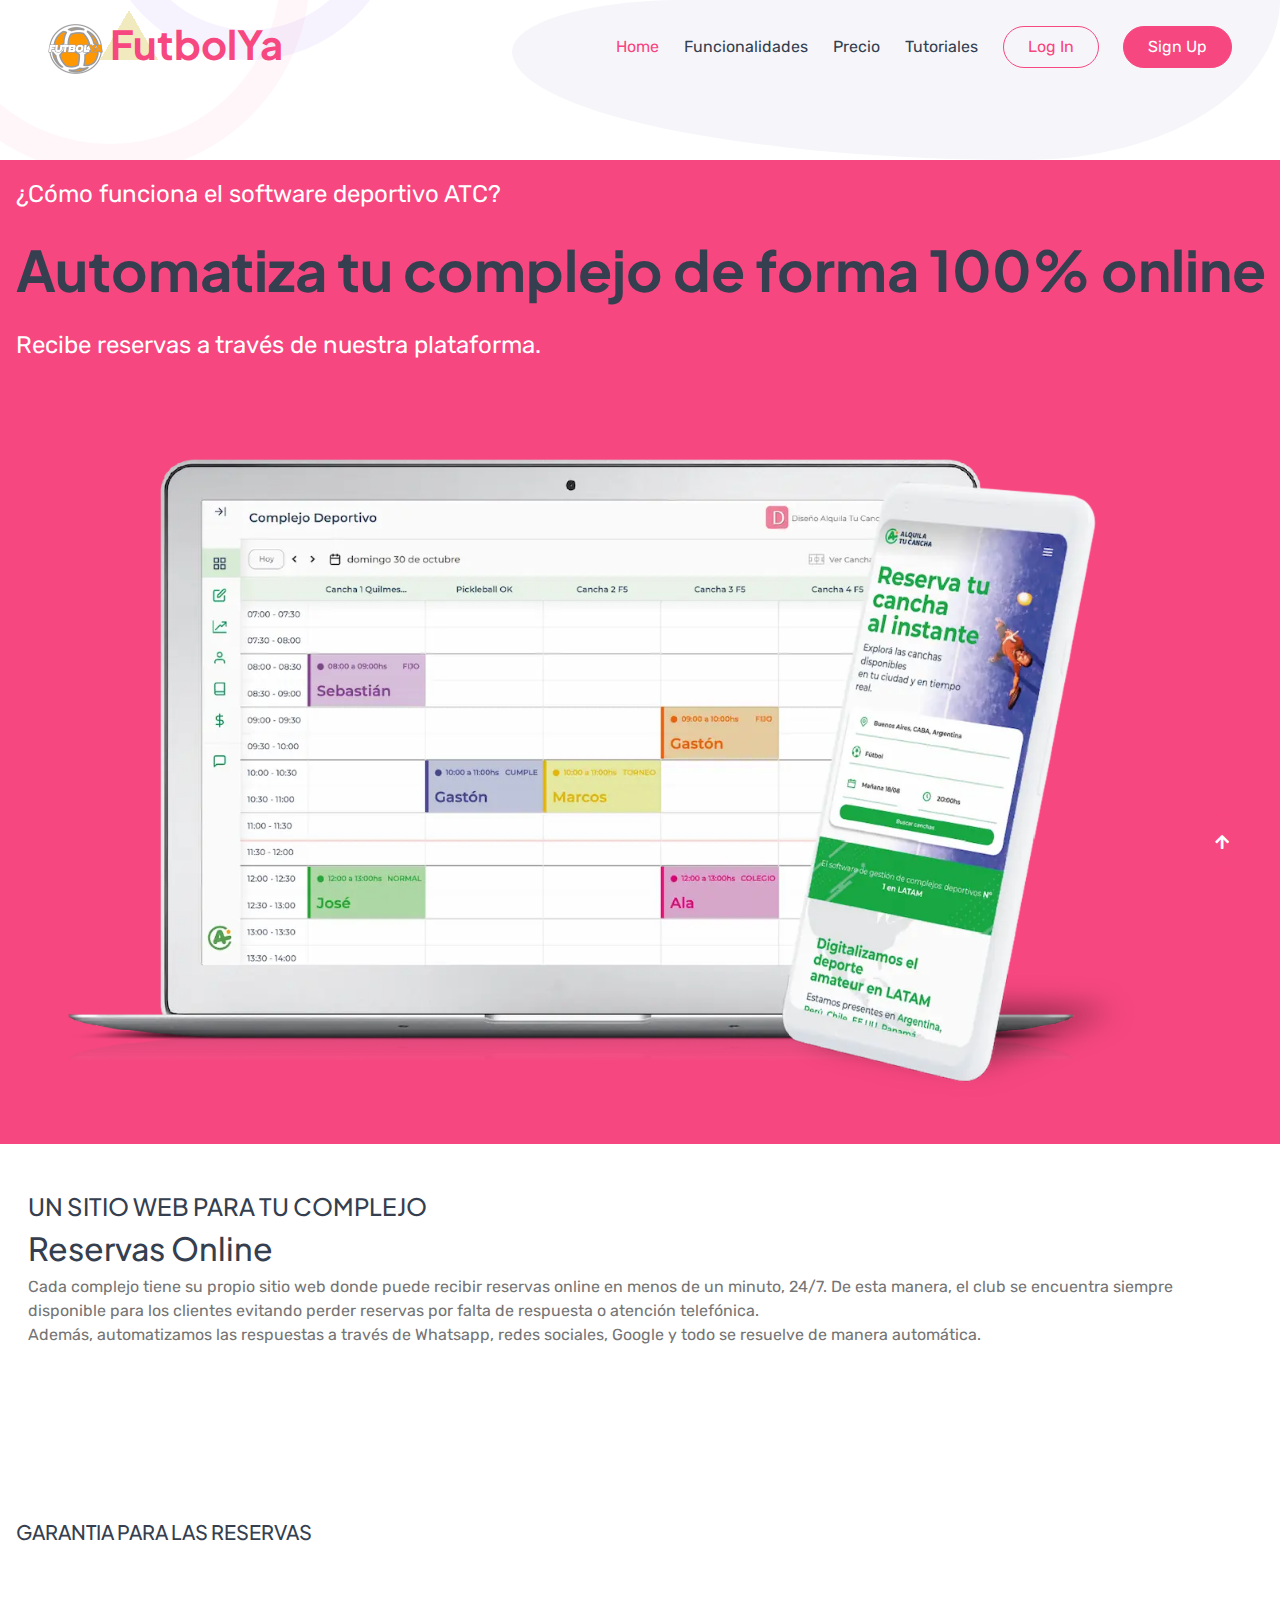
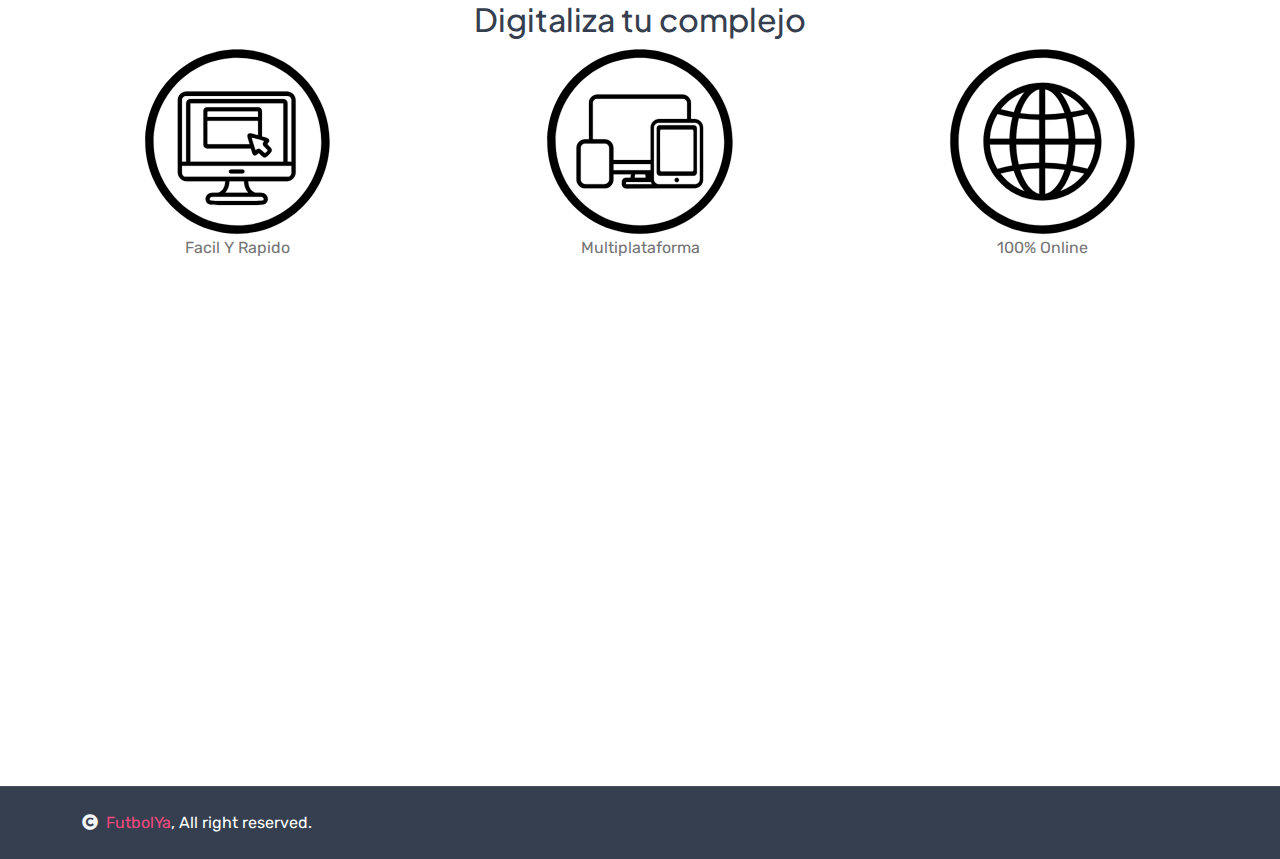
==== funcionalidades.html @ e2171fe1 "20 de septiembre" ====
<!DOCTYPE html>
<html lang="en">

    <head>
        <meta charset="utf-8">
        <title>FutbolYA</title>
        <meta content="width=device-width, initial-scale=1.0" name="viewport">
        <meta content="" name="keywords">
        <meta content="" name="description">
        <link rel="shortcut icon" href="/img/logo.png"/>

        <!-- Google Web Fonts -->
        <link rel="preconnect" href="https://fonts.googleapis.com">
        <link rel="preconnect" href="https://fonts.gstatic.com" crossorigin>
        <link href="https://fonts.googleapis.com/css2?family=Plus+Jakarta+Sans:wght@500;600;700&family=Rubik:wght@400;500&display=swap" rel="stylesheet"> 

        <!-- Icon Font Stylesheet -->
        <link rel="stylesheet" href="https://use.fontawesome.com/releases/v5.15.4/css/all.css"/>
        <link href="https://cdn.jsdelivr.net/npm/bootstrap-icons@1.4.1/font/bootstrap-icons.css" rel="stylesheet">

        <!-- Libraries Stylesheet aaaaa-->
        <link href="lib/animate/animate.min.css" rel="stylesheet">
        <link href="lib/owlcarousel/assets/owl.carousel.min.css" rel="stylesheet">
        <link href="lib/lightbox/css/lightbox.min.css" rel="stylesheet">


        <!-- Customized Bootstrap Stylesheet -->
        <link href="css/bootstrap.min.css" rel="stylesheet">

        <!-- Template Stylesheet -->
        <link href="css/style.css" rel="stylesheet">
    </head>

    <body>
        <!-- Navbar & Hero Start -->
        <div class="container-fluid header position-relative overflow-hidden p-0">
            <nav class="navbar navbar-expand-lg fixed-top navbar-light px-4 px-lg-5 py-3 py-lg-0">
                <a href="index.html" class="navbar-brand p-0">
                    <h1 class="display-6 text-primary m-0"><img src="img/logo.png" alt="Logo"> FutbolYa</h1>
                </a>
                <button class="navbar-toggler" type="button" data-bs-toggle="collapse" data-bs-target="#navbarCollapse">
                    <span class="fa fa-bars"></span>
                </button>
                <div class="collapse navbar-collapse" id="navbarCollapse">
                    <div class="navbar-nav ms-auto py-0">
                        <a href="index.html" class="nav-item nav-link active">Home</a>
                        <a href="funcionalidades.html" class="nav-item nav-link">Funcionalidades</a>
                        <a href="#" class="nav-item nav-link">Precio</a>
                        <a href="#" class="nav-item nav-link">Tutoriales</a>
                    </div>
                    <a href="#" class="btn btn-light border border-primary rounded-pill text-primary py-2 px-4 me-4">Log In</a>
                    <a href="#" class="btn btn-primary rounded-pill text-white py-2 px-4">Sign Up</a>
                </div>
            </nav>


            <!-- Hero Header Start -->
            <div class="hero-header px-0 pb-0">
            </div>
            <!-- Hero Header End -->
        </div>

        <div class="wow fadeInLeft bg-primary mb-5" data-wow-delay="0.1s">
            <p class="fs-4 mb-4 wow fadeInUp color-white pt-3 ps-3" data-wow-delay="0.5s">¿Cómo funciona el software deportivo ATC?</p>
            <h1 class="display-4 text-dark mb-4 wow fadeInUp color-white ps-3" data-wow-delay="0.3s">Automatiza tu complejo de forma 100% online</h1>
            <p class="fs-4 mb-4 wow fadeInUp color-white pb-3 ps-3" data-wow-delay="0.5s">Recibe reservas a través de nuestra plataforma.</p> <br>
            <img src="img/portada.png" class="w-100 sombra " alt="" srcset="">
        </div>

        <div class="">

        </div>


        <!--Reservas Online-->
        <div class="container-fluid ">
            <div class="px-3">
                <h4>UN SITIO WEB PARA TU COMPLEJO</h4>
                <h2>Reservas Online</h2>
                <p>Cada complejo tiene su propio sitio web donde puede recibir reservas online en menos de un minuto, 24/7. De esta manera, el club se encuentra siempre disponible para los clientes evitando perder reservas por falta de respuesta o atención telefónica. 
                <br>Además, automatizamos las respuestas a través de Whatsapp, redes sociales, Google y todo se resuelve de manera automática.</p>
            </div>
            <div class="container text-center ">
                <iframe class="w-75" src="https://www.youtube.com/embed/-KK0gXX36J0?si=aCgDSTTfykjhZ8aJ" title="YouTube video player" frameborder="0" allow="accelerometer; autoplay; clipboard-write; encrypted-media; gyroscope; picture-in-picture; web-share" referrerpolicy="strict-origin-when-cross-origin" allowfullscreen></iframe>
            </div>
        </div>
        <!--Reservas Online-->

       
        <!--Mercadopago-->

        <div class="container-fluid px-3">
            <h5 class="text-uppercase">garantia para las reservas</h5>
        </div>

        <!--Mercadopago-->

        <!--Digitaliza tu complejo-->

        <div class="container-fluid p-5">
            <h2 class="text-center">Digitaliza tu complejo</h2>
            <div class="row align-items-center">
                <div class="col text-center">
                    <img src="img/compu.svg" class="w-50" alt="" srcset="">
                    <p>Facil Y Rapido</p>
                </div>
                <div class="col text-center">
                    <img src="img/dispositivos.svg" class="w-50" alt="" srcset="">
                    <p>Multiplataforma</p>
                </div>
                <div class="col text-center">
                    <img src="img/red.svg" class="w-50" alt="" srcset="">
                    <p>100% Online</p>
                </div>
            </div>
        </div>

        
        <!-- Footer Start -->
        <div class="container-fluid footer py-5 wow fadeIn" data-wow-delay="0.2s">
            <div class="container py-5">
                <div class="row g-5">
                    <div class="col-md-6 col-lg-6 col-xl-3">
                        <div class="footer-item d-flex flex-column">
                            <h4 class="text-dark mb-4">Company</h4>
                            <a href=""> ¿Por que Futbol YA?</a>
                            <a href=""> Nuestras caracteristicas</a>
                            <a href=""> Nosotros</a>
                            <a href=""> Blog y noticias</a>
                        </div>
                    </div>
                    <div class="col-md-6 col-lg-6 col-xl-3">
                        <div class="footer-item d-flex flex-column">
                            <h4 class="mb-4 text-dark">Informacion de Contacto</h4>
                            <a href=""><i class="fa fa-map-marker-alt me-2"></i> 123 Street</a>
                            <a href=""><i class="fas fa-envelope me-2"></i> info@example.com</a>
                            <a href=""><i class="fas fa-phone me-2"></i> +012 345 67890</a>
                            <a href="" class="mb-3"><i class="fas fa-print me-2"></i> +012 345 67890</a>
                            <div class="d-flex align-items-center">
                                <i class="fas fa-share fa-2x text-secondary me-2"></i>
                                <a class="btn-square btn btn-primary rounded-circle mx-1" href=""><i class="fab fa-facebook-f"></i></a>
                                <a class="btn-square btn btn-primary rounded-circle mx-1" href=""><i class="fab fa-twitter"></i></a>
                                <a class="btn-square btn btn-primary rounded-circle mx-1" href=""><i class="fab fa-instagram"></i></a>
                                <a class="btn-square btn btn-primary rounded-circle mx-1" href=""><i class="fab fa-linkedin-in"></i></a>
                            </div>
                        </div>
                    </div>
                </div>
            </div>
        </div>
        <!-- Footer End -->

        
        <!-- Copyright Start -->
        <div class="container-fluid copyright py-4">
            <div class="container">
                <div class="row g-4 align-items-center">
                    <div class="col-md-6 text-center text-md-start mb-md-0">
                        <span class="text-white"><a href="#"><i class="fas fa-copyright text-light me-2"></i>FutbolYa</a>, All right reserved.</span>
                    </div>
                </div>
            </div>
        </div>
        <!-- Copyright End -->


        <!-- Back to Top -->
        <a href="#" class="btn btn-primary btn-lg-square back-to-top"><i class="fa fa-arrow-up"></i></a>   

        
    <!-- JavaScript Libraries -->
    <script src="https://ajax.googleapis.com/ajax/libs/jquery/3.6.4/jquery.min.js"></script>
    <script src="https://cdn.jsdelivr.net/npm/bootstrap@5.0.0/dist/js/bootstrap.bundle.min.js"></script>
    <script src="lib/wow/wow.min.js"></script>
    <script src="lib/easing/easing.min.js"></script>
    <script src="lib/waypoints/waypoints.min.js"></script>
    <script src="lib/counterup/counterup.min.js"></script>
    <script src="lib/owlcarousel/owl.carousel.min.js"></script>
    <script src="lib/lightbox/js/lightbox.min.js"></script>
    

    <!-- Template Javascript -->
    <script src="js/main.js"></script>
    </body>

</html>
---- css/style.css ----
/*** Spinner Start ***/
/*** Spinner ***/
#spinner {
    opacity: 0;
    visibility: hidden;
    transition: opacity .5s ease-out, visibility 0s linear .5s;
    z-index: 99999;
}

#spinner.show {
    transition: opacity .5s ease-out, visibility 0s linear 0s;
    visibility: visible;
    opacity: 1;
}
/*** Spinner End ***/

.back-to-top {
    position: fixed;
    right: 30px;
    bottom: 30px;
    display: flex;
    width: 45px;
    height: 45px;
    align-items: center;
    justify-content: center;
    transition: 0.5s;
    z-index: 99;
}

/*** Button Start ***/
.btn {
    font-weight: 600;
    transition: .5s;
}

.btn-square {
    width: 32px;
    height: 32px;
}

.btn-sm-square {
    width: 34px;
    height: 34px;
}

.btn-md-square {
    width: 44px;
    height: 44px;
}

.btn-lg-square {
    width: 56px;
    height: 56px;
}

.btn-square,
.btn-sm-square,
.btn-md-square,
.btn-lg-square {
    padding: 0;
    display: flex;
    align-items: center;
    justify-content: center;
    font-weight: normal;
    border-radius: 50%;
}

.btn.btn-primary {
    background: var(--bs-primary) !important;
    color: var(--bs-white) !important;
    font-weight: 400;
    transition: 0.5s;
}

.btn.btn-primary:hover {
    background: var(--bs-white) !important;
    color: var(--bs-primary) !important;
}

.btn.btn-light {
    background: var(--bs-light) !important;
    color: var(--bs-primary) !important;
    font-weight: 400;
    transition: 0.5s;
}

.btn.btn-light:hover {
    background: var(--bs-primary) !important;
    color: var(--bs-light) !important;
}


.RotateMoveLeft {
    position: relative;
    animation: RotateMoveLeft 10s linear infinite;
}

.RotateMoveRight {
    position: relative;
    animation: RotateMoveLeft 10s linear infinite;
}

@keyframes RotateMoveLeft {
    0%   {left: 0px;}
    50%   {left: 40px;}
    100%  {left: 0px;}
}

@keyframes RotateMoveRight {
    0%   {right: 0px;}
    50%   {right: 40px;}
    100%  {right: 0px;}
}


/*** Navbar ***/
.navbar-light .navbar-nav .nav-link {
    margin-right: 25px;
    padding: 35px 0;
    color: var(--bs-dark) !important;
    font-size: 16px;
    font-weight: 400;
    outline: none;
    transition: .5s;
}

.sticky-top.navbar-light .navbar-nav .nav-link {
    padding: 20px 0;
    color: var(--dark) !important;
}

.navbar-light .navbar-nav .nav-link:hover,
.navbar-light .navbar-nav .nav-link.active {
    color: var(--bs-primary) !important;
}

.navbar-light .navbar-brand img {
    max-height: 50px;
    transition: .5s;
}

.sticky-top.navbar-light .navbar-brand img {
    max-height: 45px;
}

.navbar .dropdown-toggle::after {
    border: none;
    content: "\f107";
    font-family: "Font Awesome 5 Free";
    font-weight: 600;
    vertical-align: middle;
    margin-left: 8px;
}

@media (min-width: 1200px) {
    .navbar .nav-item .dropdown-menu {
        display: block;
        visibility: hidden;
        top: 100%;
        transform: rotateX(-75deg);
        transform-origin: 0% 0%;
        border: 0;
        border-radius: 10px;
        transition: .5s;
        opacity: 0;
    }
}

.dropdown .dropdown-menu a:hover {
    background: var(--bs-primary);
    color: var(--bs-white);
}

.navbar .nav-item:hover .dropdown-menu {
    transform: rotateX(0deg);
    visibility: visible;
    background: var(--bs-light) !important;
    transition: .5s;
    opacity: 1;
}

.collapse.navbar-collapse {
    transition: 0.5s;
}

@media (max-width: 992px) {
    nav.bg-transparent {
        position: absolute;
        width: 100%;
        background: transparent !important;
    }

    .navbar.navbar-expand-lg button span {
        position: relative;
        z-index: 99;
    }

    .navbar {
        position: relative;
        background: var(--bs-light);
        z-index: 2;
    }

    .sticky-top.navbar-light {
        position: relative;
        background: var(--bs-white) !important;
        padding: 0 20px 20px 20px !important;
    }

    .sticky-top.navbar-light {
        background: transparent;
    }

    nav.navbar {
        padding: 0 30px 30px 0;
    }

    .navbar.navbar-expand-lg .navbar-toggler {
        padding: 10px 20px;
        border: 1px solid var(--bs-primary);
        color: var(--bs-primary);
    }

    .navbar-light .navbar-collapse {
        margin-top: 15px;
        border-top: 1px solid #DDDDDD;
    }

    .navbar-light .navbar-nav .nav-link,
    .sticky-top.navbar-light .navbar-nav .nav-link {
        padding: 10px 0;
        margin-left: 0;
        color: var(--bs-dark) !important;
    }


    .navbar-light .navbar-brand img {
        max-height: 45;
    }

    .hero-header {
        margin-top: -230px !important;
    }
}

/********************************************************************************************************************************************************************************************************************************************************************************************************************************************************************************************************************************************************************************************************************/

.color-white{
    color: rgb(255, 255, 255);
}


.blancotexto{
    color: var(--bs-white);
}

.w-10{
    width: 15%;
}

@media (max-width: 480px) {
    .d-xs-none{
        display: grid;
    }

    .col{
        flex: none;
    }

    .m-xsm-b{
        margin-bottom: 1rem;
    }

    .w-sm-50{
        width: 50%;
    }
}

@media (min-width: 992px) {
    .navbar-light {
        position: absolute;
        width: 100%;
        top: 0;
        left: 0;
        background: transparent !important;
        z-index: 999;
    }
    
    .sticky-top.navbar-light {
        position: fixed;
        background: var(--bs-light) !important;
    }
}
/*** Navbar End ***/

/*** Single Page Hero Header Start ***/
.bg-breadcrumb {
    position: relative;
    overflow: hidden;
    background: linear-gradient(rgba(102, 16, 242, 0.05), rgba(102, 16, 242, 0.05));
    background-position: center center;
    background-repeat: no-repeat;
    background-size: cover;
    padding: 150px 0 60px 0;
    margin-bottom: 6rem;
    transition: 0.5s;
}

.bg-breadcrumb::after {
    content: "";
    position: absolute;
    bottom: -20%;
    left: -10%;
    width: 600px;
    height: 600px;
    border-radius: 300px;
    border: 80px solid rgba(247, 71, 128, 0.05);
    background: transparent;
    animation: RotateMoveSingle 5s linear infinite;
    z-index: -1;
}

.bg-breadcrumb .breadcrumb {
    position: relative;
    z-index: 2;
}


@keyframes RotateMoveSingle {
    0% {
        -webkit-transform: rotateZ(0deg) rotate(0deg) translate3d(0, 1%, 0) rotateZ(0deg);
        transform: rotateZ(0deg) rotate(0deg) translate3d(0, 1%, 0) rotateZ(0deg);
    }
      100% {
        -webkit-transform: rotateZ(360deg) rotate(360deg) translate3d(0, 1%, 0) rotateZ(-360deg);
        transform: rotateZ(360deg) rotate(360deg) translate3d(0, 1%, 0) rotateZ(-360deg);
    }

    0% {bottom: 0px;}
    50%   {left: -10px;}
    75%   {bottom: 10%;}
    100%  {bottom: 0px;}
}

.bg-breadcrumb::before {
    content: "";
    position: absolute;
    top: -15%;
    right: -10%;
    width: 600px;
    height: 600px;
    border-radius: 300px;
    border: 80px solid rgba(247, 71, 128, 0.04);
    background: transparent;
    animation: RotateMoveSingle 5s linear infinite;
    z-index: -1;
}

@keyframes RotateMoveSingle {
    0% {
        -webkit-transform: rotateZ(0deg) rotate(0deg) translate3d(0, 1%, 0) rotateZ(0deg);
        transform: rotateZ(0deg) rotate(0deg) translate3d(0, 1%, 0) rotateZ(0deg);
    }
      100% {
        -webkit-transform: rotateZ(360deg) rotate(360deg) translate3d(0, 1%, 0) rotateZ(-360deg);
        transform: rotateZ(360deg) rotate(360deg) translate3d(0, 1%, 0) rotateZ(-360deg);
    }

    0% {top: 0px;}
    50%   {top: 10%;}
    100%  {top: 0px;}
}

@media (max-width: 992px) {
    .bg-breadcrumb {
        padding-top: 100px !important;
    }
}

.bg-breadcrumb .breadcrumb-item a {
    color: var(--bs-dark) !important;
}


.breadcrumb-animation {
    position: absolute;
    top: 0;
    left: 0;
    width: 100%;
    height: 100%;
    overflow: hidden;
}

.breadcrumb-animation li {
    position: absolute;
    display: block;
    list-style: none;
    width: 20px;
    height: 20px;
    background: rgba(102, 16, 242, 0.07);
    animation: animate 25s linear infinite;
    bottom: -150px;
    
}

.breadcrumb-animation li:nth-child(1) {
    left: 25%;
    width: 80px;
    height: 80px;
    animation-delay: 0s;
}


.breadcrumb-animation li:nth-child(2) {
    left: 10%;
    width: 20px;
    height: 20px;
    animation-delay: 2s;
    animation-duration: 12s;
}

.breadcrumb-animation li:nth-child(3) {
    left: 70%;
    width: 20px;
    height: 20px;
    animation-delay: 4s;
}

.breadcrumb-animation li:nth-child(4) {
    left: 40%;
    width: 60px;
    height: 60px;
    animation-delay: 0s;
    animation-duration: 18s;
}

.breadcrumb-animation li:nth-child(5) {
    left: 65%;
    width: 20px;
    height: 20px;
    animation-delay: 0s;
}

.breadcrumb-animation li:nth-child(6) {
    left: 75%;
    width: 110px;
    height: 110px;
    animation-delay: 3s;
}

.breadcrumb-animation li:nth-child(7) {
    left: 35%;
    width: 150px;
    height: 150px;
    animation-delay: 7s;
}

.breadcrumb-animation li:nth-child(8) {
    left: 50%;
    width: 25px;
    height: 25px;
    animation-delay: 15s;
    animation-duration: 45s;
}

.breadcrumb-animation li:nth-child(9) {
    left: 20%;
    width: 15px;
    height: 15px;
    animation-delay: 2s;
    animation-duration: 35s;
}

.breadcrumb-animation li:nth-child(10) {
    left: 85%;
    width: 150px;
    height: 150px;
    animation-delay: 0s;
    animation-duration: 11s;
}

@keyframes animate {

    0%{
        transform: translateY(0) rotate(0deg);
        opacity: 1;
        border-radius: 0;
    }

    100%{
        transform: translateY(-1000px) rotate(720deg);
        opacity: 0;
        border-radius: 50%;
    }

}
/*** Single Page Hero Header End ***/


/*** Hearo Header Start ***/
.header::after {
    position: absolute;
    content: "";
    top: 0;
    right: 0;
    width: 60%;
    height: 100%;
    background: var(--bs-light);
    border-radius: 22% 78% 33% 67% / 32% 0% 100% 68%;
    animation: bgMove 5s linear infinite;
    z-index: -1;
}

@keyframes bgMove {
    0%   {right: 0px;}
    50%   {right: 20px;}
    100%  {right: 0px;}
}

.header::before {
    content: "";
    position: absolute;
    bottom: -9%;
    left: -7%;
    width: 400px;
    height: 400px;
    border-radius: 200px;
    border: 30px solid rgba(247, 71, 128, 0.05);
    background: transparent;
    animation: RotateMoveHeader 5s linear infinite;
    z-index: -1;

}

@keyframes RotateMoveHeader {
    0% {
        -webkit-transform: rotateZ(0deg) rotate(0deg) translate3d(0, 1%, 0) rotateZ(0deg);
        transform: rotateZ(0deg) rotate(0deg) translate3d(0, 1%, 0) rotateZ(0deg);
    }
      100% {
        -webkit-transform: rotateZ(360deg) rotate(360deg) translate3d(0, 1%, 0) rotateZ(-360deg);
        transform: rotateZ(360deg) rotate(360deg) translate3d(0, 1%, 0) rotateZ(-360deg);
    }


    0% {bottom: 0px;}
    50%   {left: -10px;}
    75%   {bottom: 9%;}
    100%  {bottom: 0px;}
}

.hero-header {
    padding-top: 160px;
    padding-bottom: 100px;
    position: relative;
}

.hero-header::after {
    content: "";
    position: absolute;
    left: 100px;
    bottom: 100px;
    width: 58px;
    height: 50px;
    background: url(../img/sty-1.png) center center no-repeat;
    animation: RotateMoveSty-3 45s linear infinite;
    transition: 0.5s;
    z-index: -1;
    
}

@keyframes RotateMoveSty-3 {
    0%   {left: 100px;}
    40%   {bottom: -0px;}
    50%   {left: 700px;}
    70%   {bottom: 500px;}
    80%   {left: 400px;}
    95%   {bottom: -0px;}
    100%  {left: 100px;}
}

.hero-header::before {
    content: "";
    position: absolute;
    left: 100px;
    bottom: 100px;
    width: 300px;
    height: 300px;
    border-radius: 150px;
    border: 30px solid rgba(102, 16, 242, 0.05);
    background: transparent;
    animation: RotateMoveSty-4 45s linear infinite;
    transition: 0.5s;
    z-index: -1;
    
}

@keyframes RotateMoveSty-4 {
    0%   {left: 100px;}
    40%   {bottom: -0px;}
    50%   {left: 700px;}
    70%   {bottom: 500px;}
    80%   {left: 400px;}
    95%   {bottom: -0px;}
    100%  {left: 100px;}
}


.hero-header .rotate-img {
    position: absolute;
    top: 70px;
    left: 20px;
}

.hero-header .rotate-img .rotate-sty-2 {
    position: absolute;
    top: 100px;
    left: 50px;
    width: 50px;
    height: 50px;
    border-radius: 30px;
    border: 5px solid rgba(247, 71, 128, 0.1);
    background: transparent;
    animation: RotateMoveSty-2 45s linear infinite;
    transition: 0.5s;

}

@keyframes RotateMoveSty-2 {
    0%   {left: 0px;}
    40%   {top: -30px;}
    50%   {left: 500px;}
    70%   {top: 200px;}
    80%   {left: 100px;}
    95%   {top: -30px;}
    100%  {left: 0px;}
}

.hero-header .rotate-img img {
    position: relative;
    animation: RotateMove 30s linear infinite;
    z-index: -1;
}

@keyframes RotateMove {
    0%   {left: 0px;}
    50%   {left: 200px;}
    100%  {left: 0px;}
}


@media (max-width: 992px) {
    .hero-header {
        padding-top: 280px;
        
    }

    .hero-header .rotate-img img {
        margin-top: 100px;
    }
   
}
/*** Hero Header End ***/


/*** Service Start ***/
.service .service-item {
    box-shadow: 0 0 45px rgba(0, 0, 0, 0.1);
}

.service .service-item,
.service .service-item .service-icon,
.service .service-item a {
    transition: 0.5s;
}

.service .service-item:hover {
    background: rgba(102, 16, 242, 0.09);
    border: 1px ;
}


.service .service-item:hover .service-icon,
.service .service-item:hover a {
    background: var(--bs-white) !important;
}

.service .service-item:hover a:hover {
    background: var(--bs-primary) !important;
    color: var(--bs-white);
}

/*** Service End ***/


/*** Features Start ***/
.feature .feature-img {
    background: var(--bs-light);
    border-radius: 58% 42% 21% 79% / 30% 29% 71% 70%;
}
/*** Features End ***/


/*** Pricing Start ***/
.price .price-item {
    position: relative;
    overflow: hidden;
    transition: 0.5s;
}

.price .price-item:hover {
    background: var(--bs-white) !important;
    box-shadow: 0 0 45px rgba(0, 0, 0, 0.2);
}

.price .price-item .pice-item-offer {
    position: absolute;
    width: 200px;
    height: 110px;
    top: -45px;
    right: -80px;
    background: var(--bs-primary) !important;
    color: var(--bs-white);
    transform: rotate(42deg);
    display: flex;
    align-items: end;
    justify-content: center;
    padding-bottom: 10px;
}
/*** Pricing End ***/


/*** Blog Start ***/
.blog .blog-item {
    border-radius: 10px;
}

.blog .blog-item .blog-img {
    position: relative;
    overflow: hidden;
    background: rgba(102, 16, 242, 0.2);
    border-top-right-radius: 10px;
    border-top-left-radius: 10px;
}

.blog .blog-item .blog-img .blog-info {
    position: absolute;
    width: 100%;
    height: 100%;
    bottom: 0;
    left: 0;
    padding: 20px;
    background: rgba(102, 16, 242, 0.2);
    color: var(--bs-white) !important;
    display: flex;
    align-items: end;
    justify-content: space-between;
    transition: 0.5s;
}

.blog .blog-item .blog-img:hover .blog-info {
    background: rgba(0, 0, 0, .4);
}


.blog .blog-item .blog-content {
    border-bottom-left-radius: 10px;
    border-bottom-right-radius: 10px;
}

.blog .blog-item .blog-img img {
    transition: 0.5s;
}

.blog .blog-item .blog-img:hover img {
    transform: scale(1.3);
}
/*** Blog End ***/


/*** Testimonial Start ***/
.testimonial {
    position: relative;
    background: var(--bs-light);
    overflow: hidden;
    z-index: 1;
}
.testimonial::after {
    content: "";
    position: absolute;
    top: 30%;
    left: 0;
    width: 80px;
    height: 80px;
    border-radius: 40px;
    background: url(../img/testimonial-img-2.jpg) center center no-repeat;
    animation: TestimonialMoveLeft 100s linear infinite;
    z-index: -1;

}

.testimonial::before {
    content: "";
    position: absolute;
    top: 30%;
    right: 0;
    width: 80px;
    height: 80px;
    border-radius: 40px;
    background: url(../img/testimonial-img-3.jpg) center center no-repeat;
    animation: TestimonialMoveRight 100s linear infinite;
    z-index: -1;

}

@keyframes TestimonialMoveLeft {
    0%   {left: 0px;}
    25%   {top: 100px;}
    50%   {left: 100%;}
    75%   {top: 80%;}
    100%  {left: 0px;}
}

@keyframes TestimonialMoveRight {
    0%   {right: 0px;}
    25%   {top: 100px;}
    50%   {right: 100%;}
    75%   {top: 80%;}
    100%  {right: 0px;}
}

.testimonial .testimonial-carousel.owl-carousel {
    position: relative;
    padding: 0 35px;
    transition: 0.5s;
}

.testimonial .testimonial-carousel .owl-nav .owl-prev {
    position: absolute;
    top: 50%;
    left: 10px;
    transform: translateY(-50%);
    width: 65px;
    height: 65px;
    border-radius: 40px;
    display: flex;
    align-items: center;
    justify-content: center;
    background: rgba(102, 16, 242, 0.09);
    color: var(--bs-primary);
    transition: 0.5s;
}

.testimonial .testimonial-carousel .owl-nav .owl-next {
    position: absolute;
    top: 50%;
    right: 10px;
    transform: translateY(-50%);
    width: 65px;
    height: 65px;
    border-radius: 40px;
    display: flex;
    align-items: center;
    justify-content: center;
    background: rgba(102, 16, 242, 0.09);
    color: var(--bs-primary);
    transition: 0.5s;
}


.testimonial .testimonial-carousel .owl-nav .owl-prev:hover,
.testimonial .testimonial-carousel .owl-nav .owl-next:hover {
    background: var(--bs-primary);
    color: var(--bs-white) !important;
}


.testimonial-carousel .owl-dots {
    width: 100%;
    height: 120px;
    display: flex;
    align-items: center;
    justify-content: center;
    margin-top: 10px;
    transition: 0.5s;
}

.testimonial-carousel .owl-dots .owl-dot img {
    width: 40px;
    height: 40px;
    border-radius: 20px;
    margin-right: 15px;
    transition: 0.5s;
}

.testimonial-carousel .owl-dots .owl-dot.active img {
    width: 70px;
    height: 70px;
    border-radius: 40px;
    border: 4px solid var(--bs-secondary);
}

@media (min-width: 900px) {
    .testimonial .testimonial-carousel .testimonial-item .testimonial-inner p.fs-7 {
        font-size: 20px;
    }
}

@media (max-width: 576px) {
    .testimonial .testimonial-carousel.owl-carousel {
        padding: 0;
    }

    .testimonial .testimonial-carousel .owl-nav .owl-prev {
        margin-top: -250px;
        margin-left: -15px;
    }

    .testimonial .testimonial-carousel .owl-nav .owl-next {
        margin-top: -250px;
        margin-right: -15px;
    }
}
/*** Testimonial End ***/

/*** Contact Start ***/
.contact {
    position: relative;
    overflow: hidden;
    transition: 0.5s;
    z-index: 1;
}

.contact::after {
    content: "";
    position: absolute;
    top: 10%;
    left: -1%;
    width: 400px;
    height: 400px;
    border-radius: 200px;
    border: 60px solid rgba(102, 16, 242, 0.05);
    background: transparent;
    animation: ContactMoveLeft 50s linear infinite;
    z-index: 1;
}

@keyframes ContactMoveLeft {
    0%   {left: 0px;}
    25%   {top: 100px;}
    50%   {left: 90%;}
    75%   {top: 80%;}
    100%  {left: 0px;}
}

.contact::before {
    content: "";
    position: absolute;
    top: 10%;
    right: -1%;
    width: 400px;
    height: 400px;
    border-radius: 200px;
    border: 60px solid rgba(102, 16, 242, 0.05);
    background: transparent;
    animation: ContactMoveRight 50s linear infinite;
    z-index: 1;
}

@keyframes ContactMoveRight {
    0%   {right: 0px;}
    25%   {top: 100px;}
    50%   {right: 90%;}
    75%   {top: 80%;}
    100%  {right: 0px;}
}
/*** Contact End ***/


/*** Footer Start ***/
.footer {
    background: linear-gradient(rgba(102, 16, 242, 0.05), rgba(102, 16, 242, 0.05));
    background-position: center center;
    background-repeat: no-repeat;
    background-size: cover;
}
.footer .footer-item a {
    line-height: 35px;
    color: var(--bs-dark);
    transition: 0.5s;
}

.footer .footer-item p {
    line-height: 35px;
}

.footer .footer-item a:hover {
    letter-spacing: 2px;
    color: var(--bs-primary);
}

/*** Footer End ***/

/*** copyright Start ***/
.copyright {
    border-top: 1px solid rgba(255, 255, 255, 0.08);
    background: var(--bs-dark) !important;
}
/*** copyright end ***/
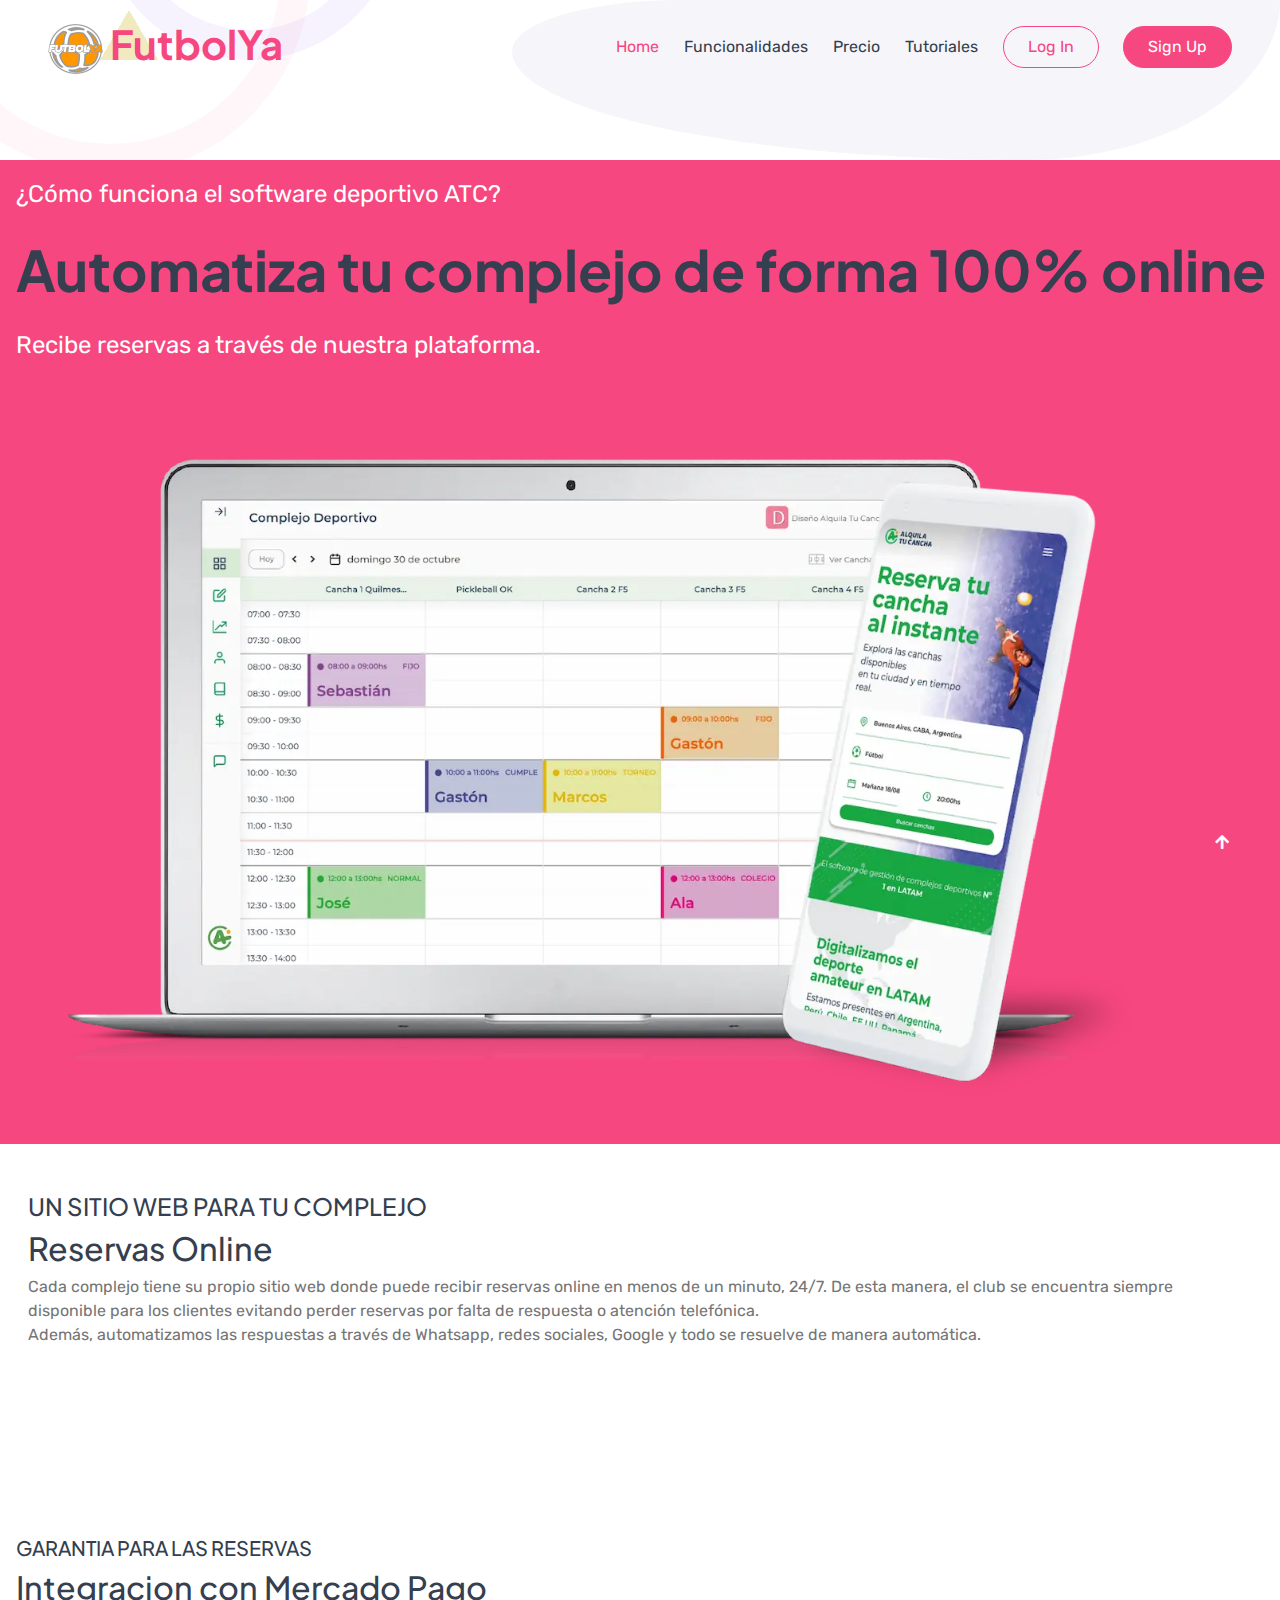
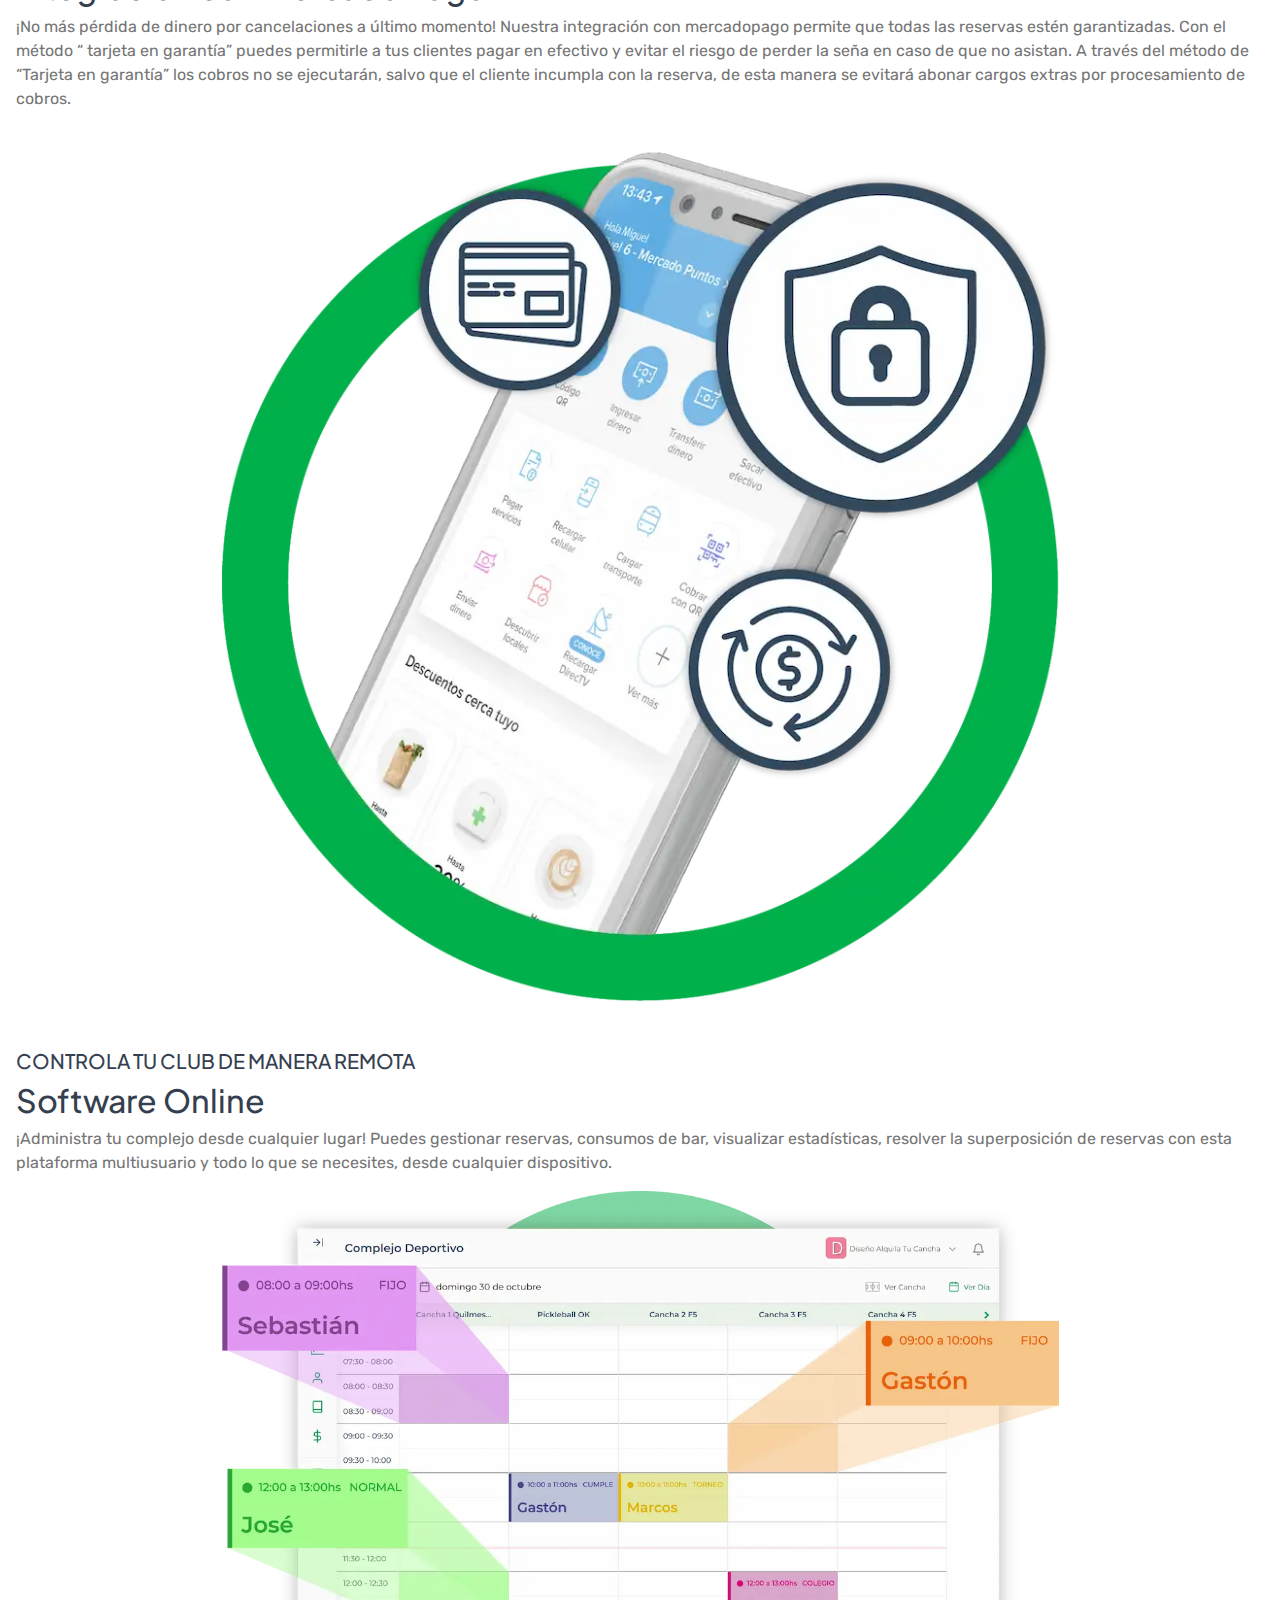
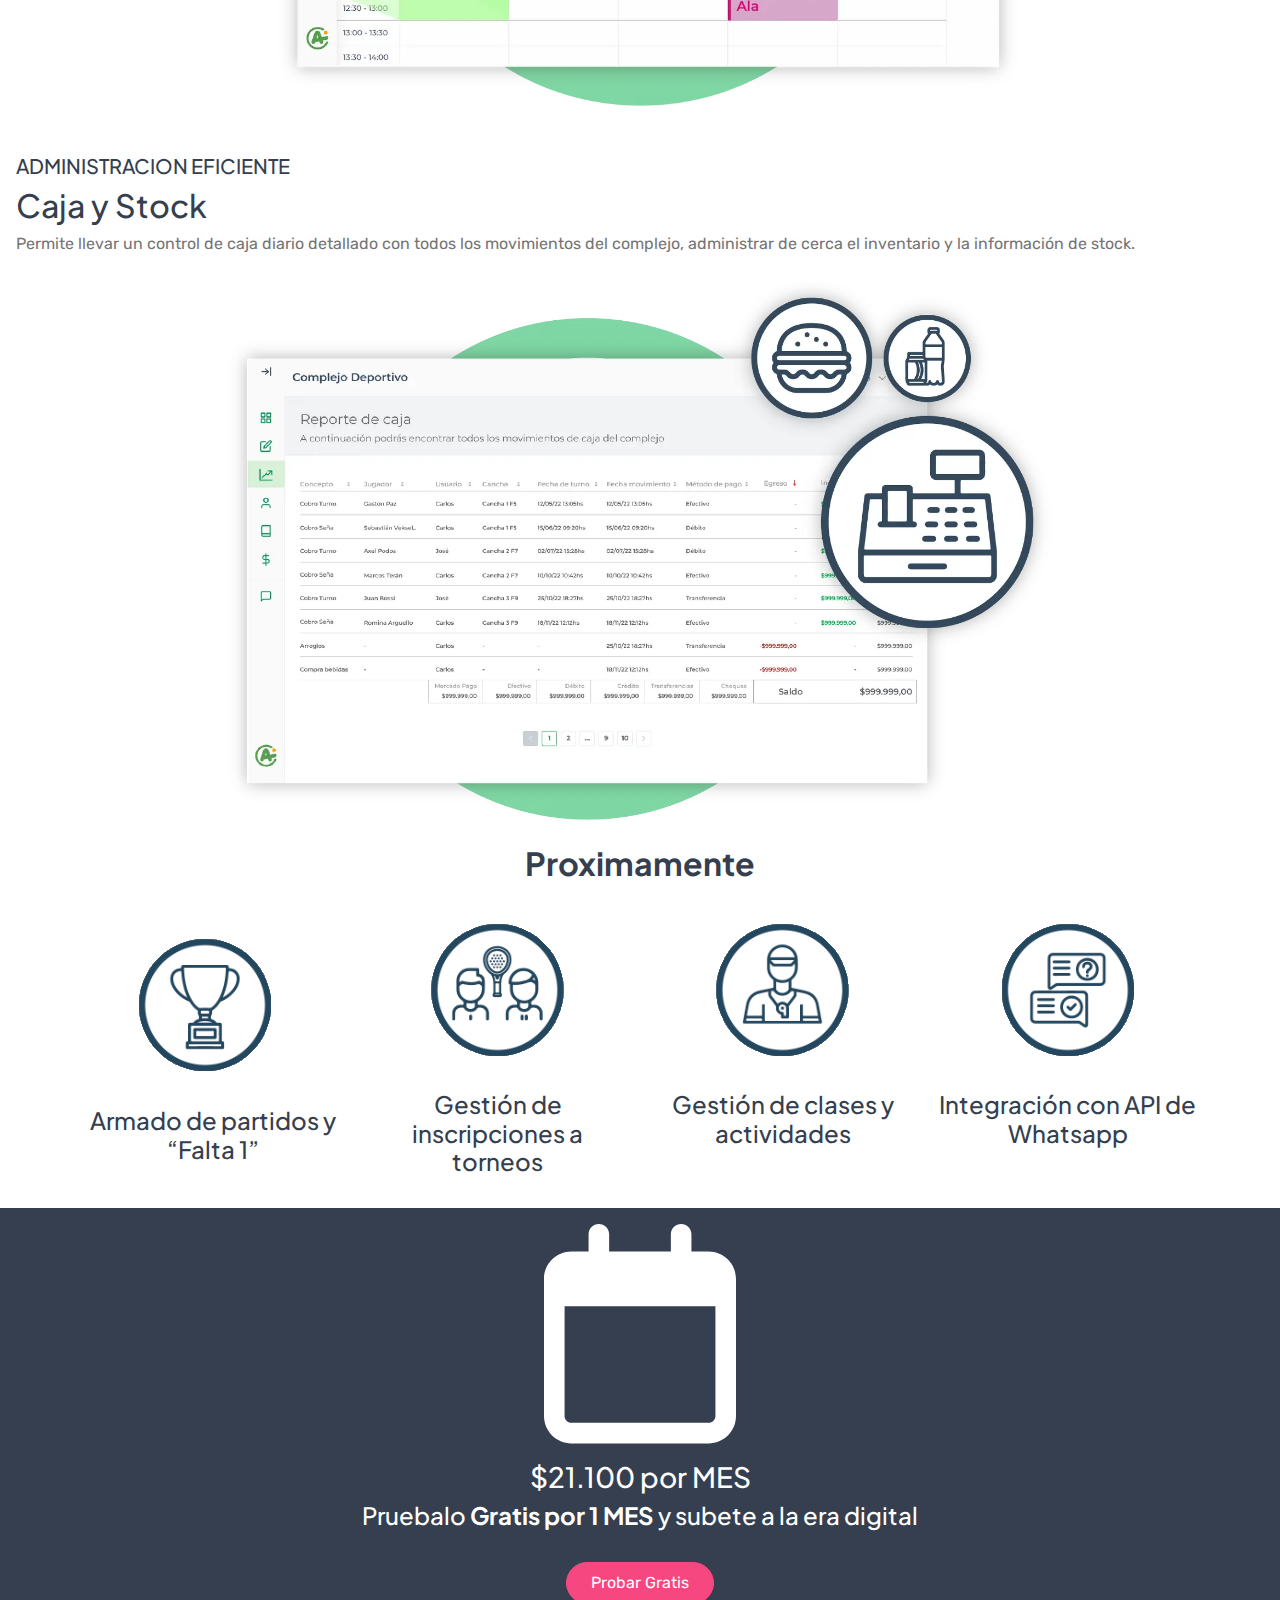
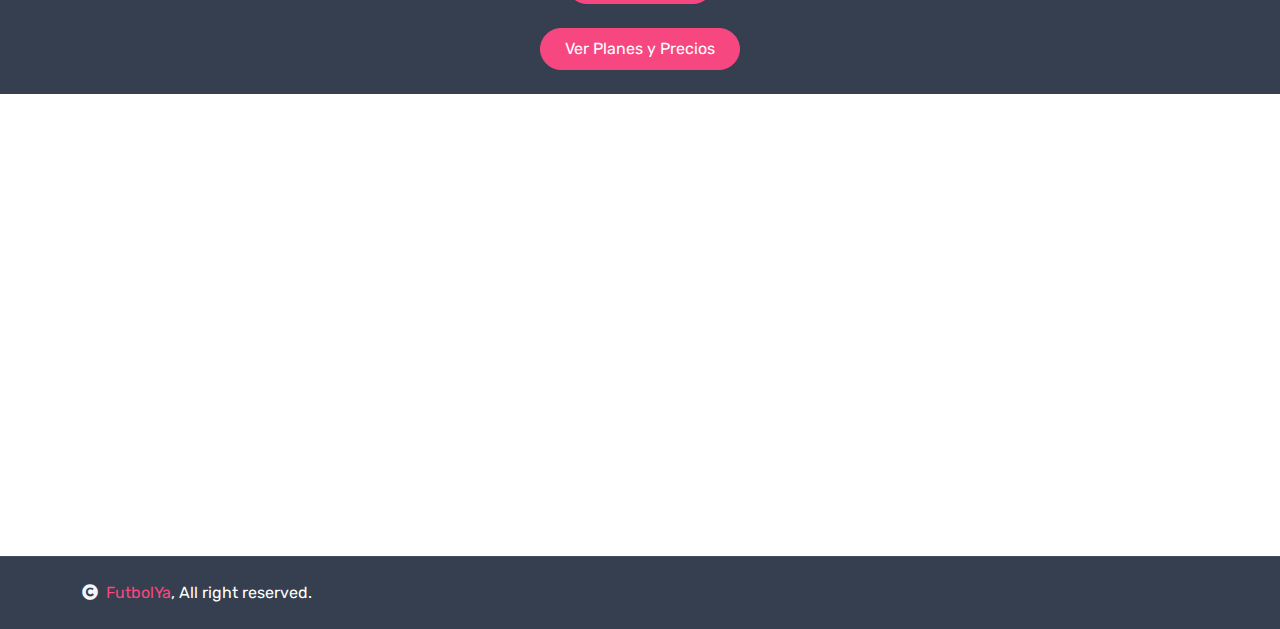
==== commit 4d356703: "20 de septiembre 2" ====
--- a/funcionalidades.html
+++ b/funcionalidades.html
@@ -89,31 +89,94 @@
        
         <!--Mercadopago-->
 
-        <div class="container-fluid px-3">
-            <h5 class="text-uppercase">garantia para las reservas</h5>
+        <div class="container-fluid px-3 mt-3">
+            <div>
+                <h5 class="text-uppercase">garantia para las reservas</h5>
+                <h2>Integracion con Mercado Pago</h2>
+                <p>¡No más pérdida de dinero por cancelaciones a último momento! Nuestra integración con mercadopago permite que todas las reservas estén garantizadas. Con el método “ tarjeta en garantía” puedes permitirle a tus clientes pagar en efectivo y evitar el riesgo de perder la seña en caso de que no asistan. A través del método de “Tarjeta en garantía” los cobros no se ejecutarán, salvo que el cliente incumpla con la reserva, de esta manera se evitará abonar cargos extras por procesamiento de cobros.</p>
+            </div>
+            <div class="container text-center">
+                <img class="w-75" src="img/cell_phone3.png" alt="">
+            </div>
+            
         </div>
 
         <!--Mercadopago-->
 
-        <!--Digitaliza tu complejo-->
-
-        <div class="container-fluid p-5">
-            <h2 class="text-center">Digitaliza tu complejo</h2>
-            <div class="row align-items-center">
-                <div class="col text-center">
-                    <img src="img/compu.svg" class="w-50" alt="" srcset="">
-                    <p>Facil Y Rapido</p>
-                </div>
-                <div class="col text-center">
-                    <img src="img/dispositivos.svg" class="w-50" alt="" srcset="">
-                    <p>Multiplataforma</p>
-                </div>
-                <div class="col text-center">
-                    <img src="img/red.svg" class="w-50" alt="" srcset="">
-                    <p>100% Online</p>
-                </div>
-            </div>
-        </div>
+        <!--Remota-->
+
+        <div class="container-fluid px-5 mt-5"></div>
+            <div class="px-3">
+                <h5 class="text-uppercase">controla tu club de manera remota</h5>
+                <h2>Software Online</h2>
+                <p>¡Administra tu complejo desde cualquier lugar! Puedes gestionar reservas, consumos de bar, visualizar estadísticas, resolver la superposición de reservas con esta plataforma multiusuario y todo lo que se necesites, desde cualquier dispositivo.</p>
+            </div>
+            <div class="container text-center">
+                <img class="w-75" src="img/grilla_reservas3.png" alt="">
+            </div>
+        </div>
+
+        <!--Remota-->
+
+        <!--CajaStock-->
+
+        <div class="container-fluid px-5 mt-5"></div>
+            <div class="px-3">
+                <h5 class="text-uppercase">administracion eficiente</h5>
+                <h2>Caja y Stock</h2>
+                <p>Permite llevar un control de caja diario detallado con todos los movimientos del complejo, administrar de cerca el inventario y la información de stock.</p>
+            </div>
+            <div class="container text-center">
+                <img class="w-75" src="img/caja_stock3.png" alt="">
+            </div>
+        </div>
+
+        <!--CajaStock-->
+
+        <!--Proximamente-->
+
+        <div class="container-fluid">
+            <h2 class="mt-4 fw-bolder text-center">Proximamente</h2>
+            <div class="container text-center">
+                <div class="row align-items-start">
+                  <div class="col mt-3">
+                    
+                    <img src="img/1.png" alt="" srcset="">
+                    <h4>Armado de partidos y “Falta 1”</h4>
+                  </div>
+                  <div class="col">
+                    
+                    <img src="img/2.png" alt="" srcset="">
+                    <h4>Gestión de inscripciones a torneos</h4>
+                  </div>
+                  <div class="col">
+                    
+                    <img src="img/3.png" alt="" srcset="">
+                    <h4>Gestión de clases y actividades</h4>
+                  </div>
+                  <div class="col">
+                    
+                    <img src="img/4.png" alt="" srcset="">
+                    <h4>Integración con API de Whatsapp</h4>
+                  </div>
+                </div>
+              </div>
+        </div>
+
+
+        <div class="w-100 mt-4"></div>
+            <div class="text-center bg-dark">
+                <div class="py-3">
+                    <svg class="w-10" xmlns="http://www.w3.org/2000/svg" viewBox="0 0 448 512"><!--!Font Awesome Free 6.6.0 by @fontawesome - https://fontawesome.com License - https://fontawesome.com/license/free Copyright 2024 Fonticons, Inc.--><path fill="#ffffff" d="M152 24c0-13.3-10.7-24-24-24s-24 10.7-24 24l0 40L64 64C28.7 64 0 92.7 0 128l0 16 0 48L0 448c0 35.3 28.7 64 64 64l320 0c35.3 0 64-28.7 64-64l0-256 0-48 0-16c0-35.3-28.7-64-64-64l-40 0 0-40c0-13.3-10.7-24-24-24s-24 10.7-24 24l0 40L152 64l0-40zM48 192l352 0 0 256c0 8.8-7.2 16-16 16L64 464c-8.8 0-16-7.2-16-16l0-256z"/></svg>
+                </div>
+                <h3 class="blancotexto">$21.100 por MES</h3>
+                <h4 class="blancotexto">Pruebalo <strong>Gratis por 1 MES</strong> y subete a la era digital</h4>
+                <a href="#" class="btn btn-primary rounded-pill text-white py-2 px-4 my-4">Probar Gratis</a> <br>
+                <a href="#" class="btn btn-primary rounded-pill text-white py-2 px-4 mb-4">Ver Planes y Precios</a>
+            </div>
+        </div>
+
+        
 
         
         <!-- Footer Start -->
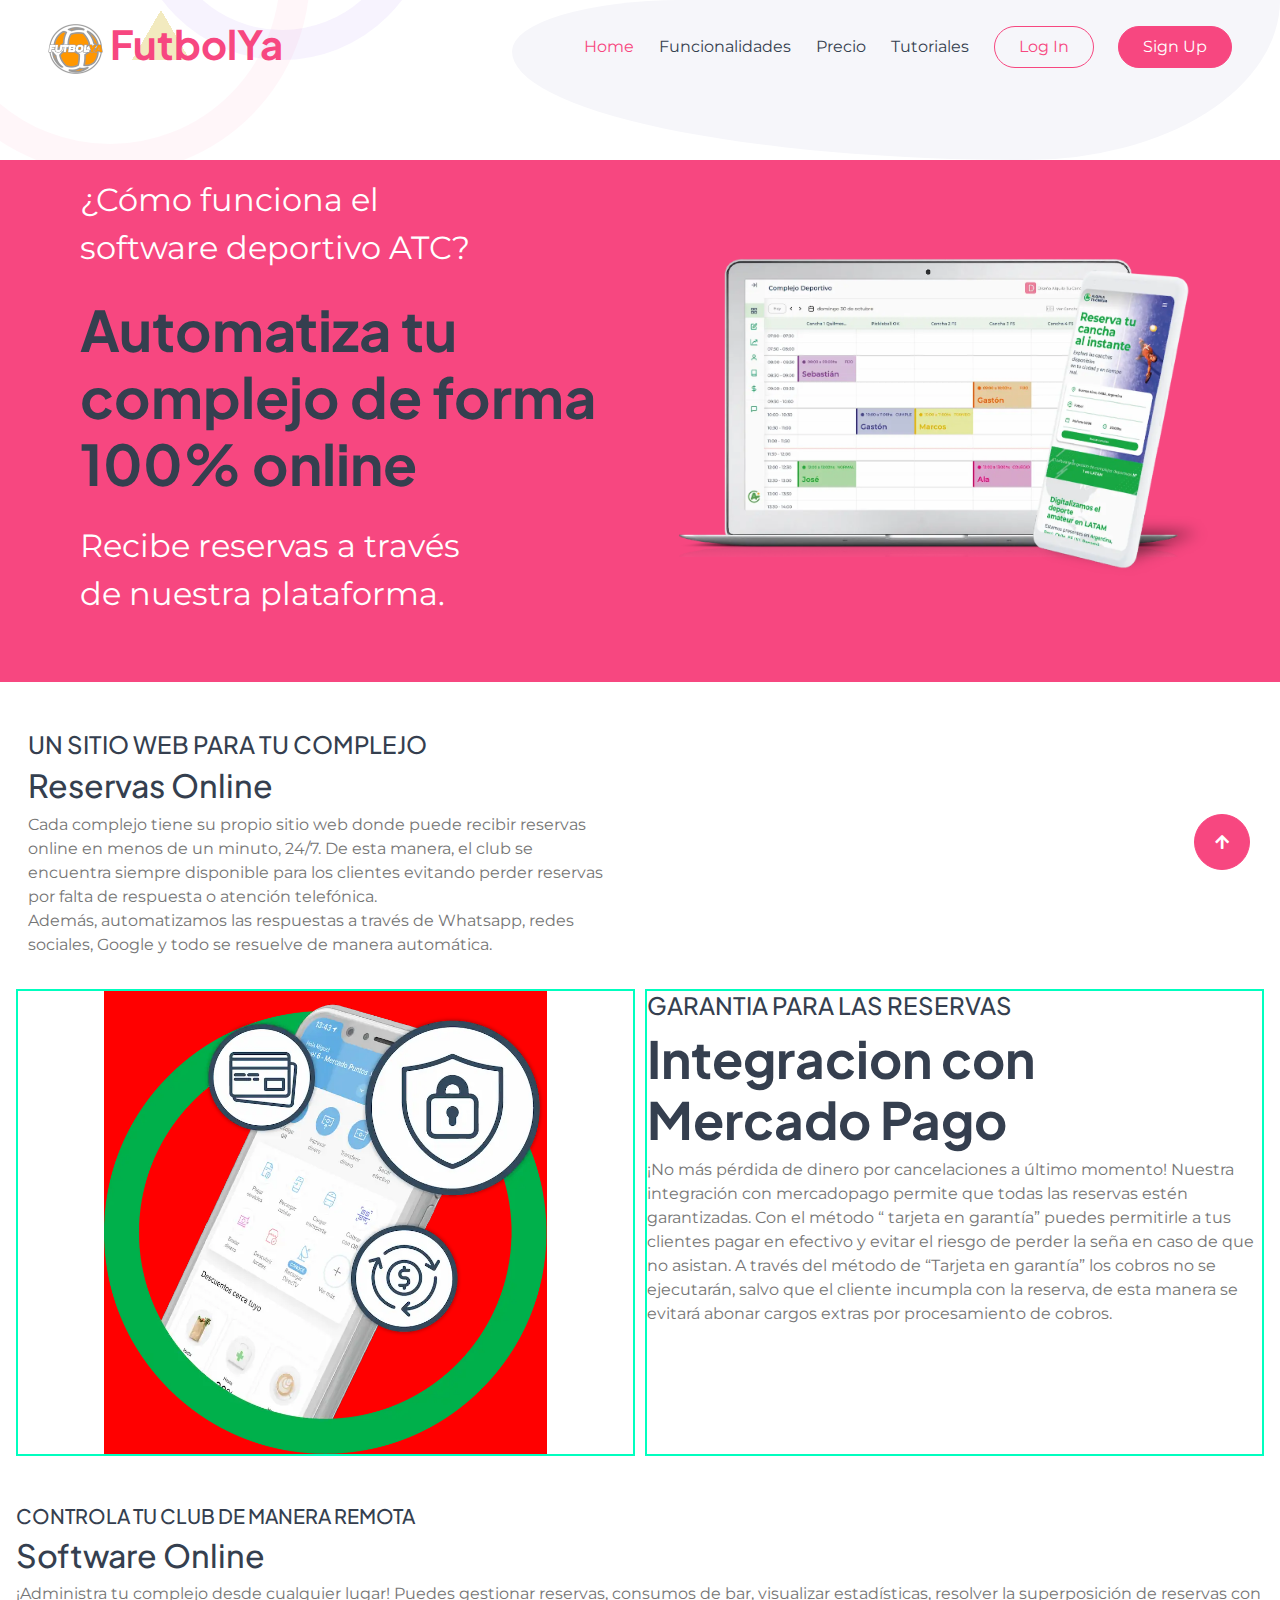
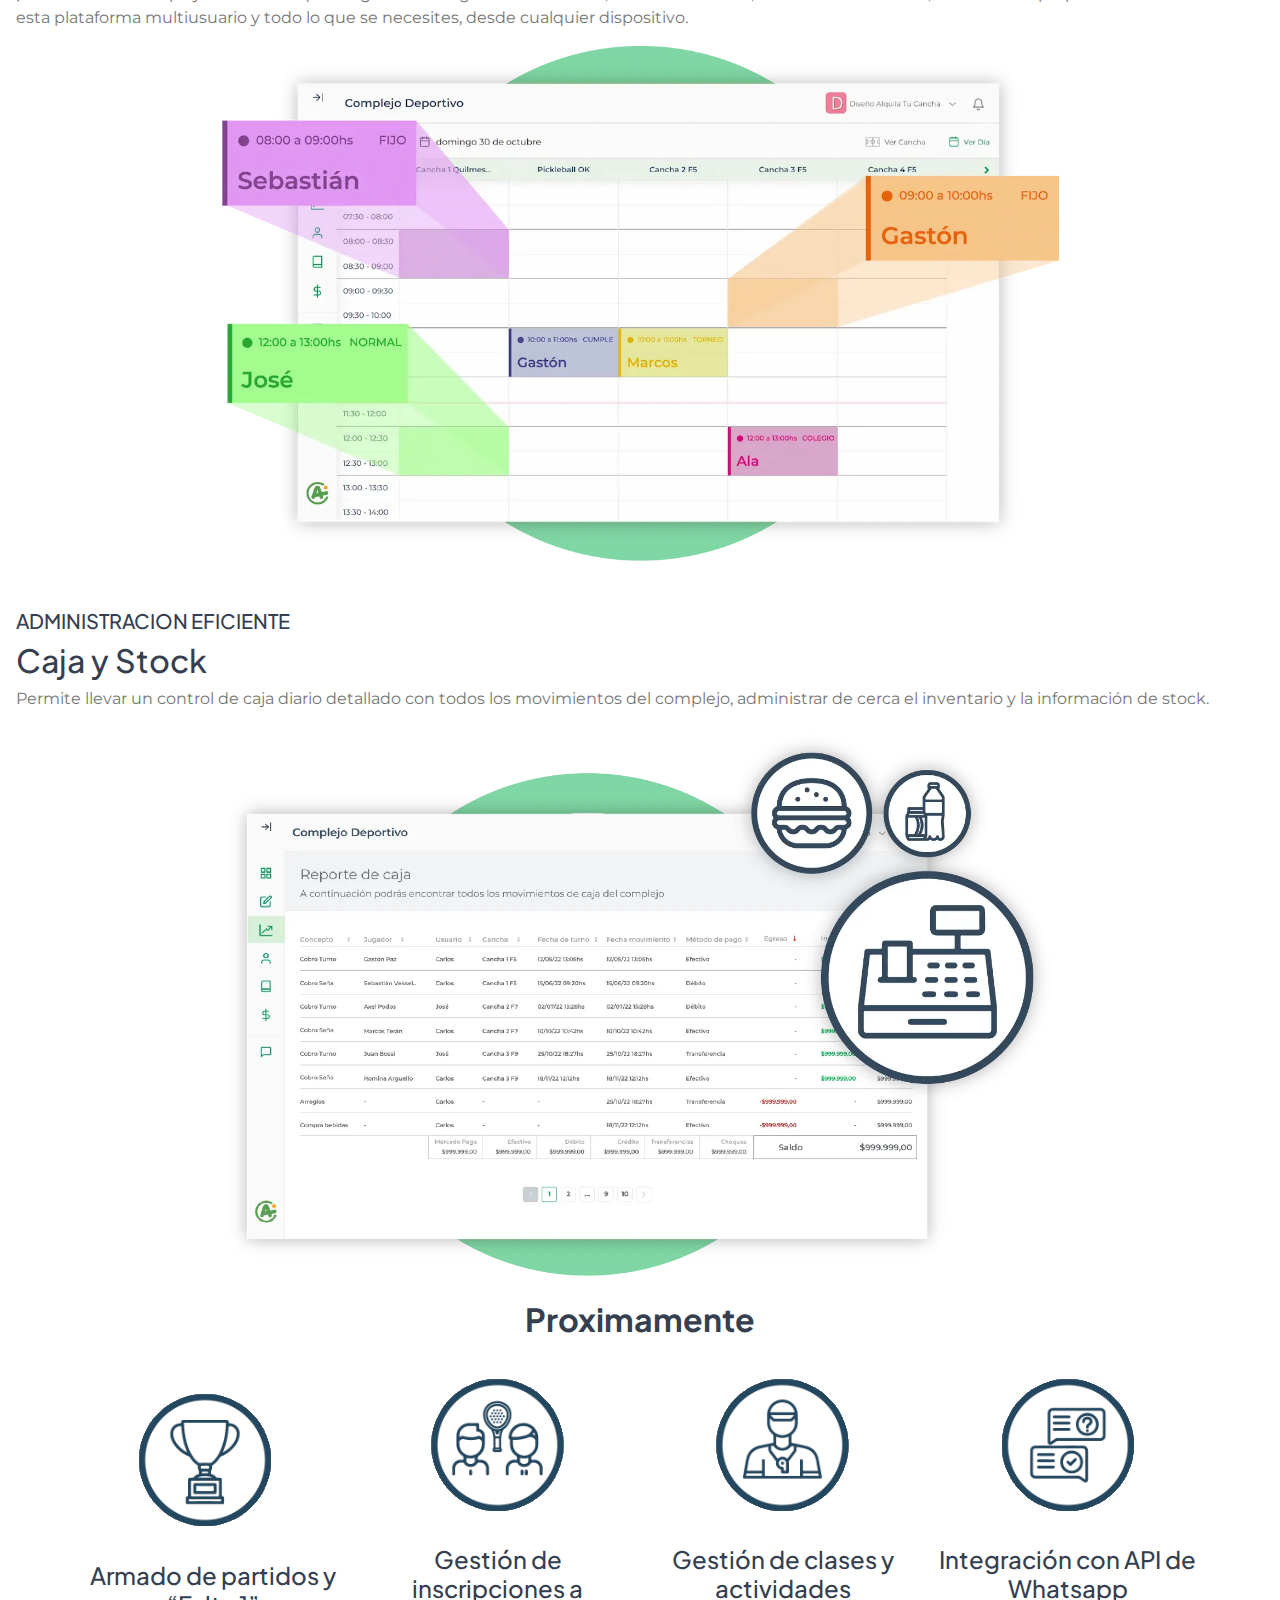
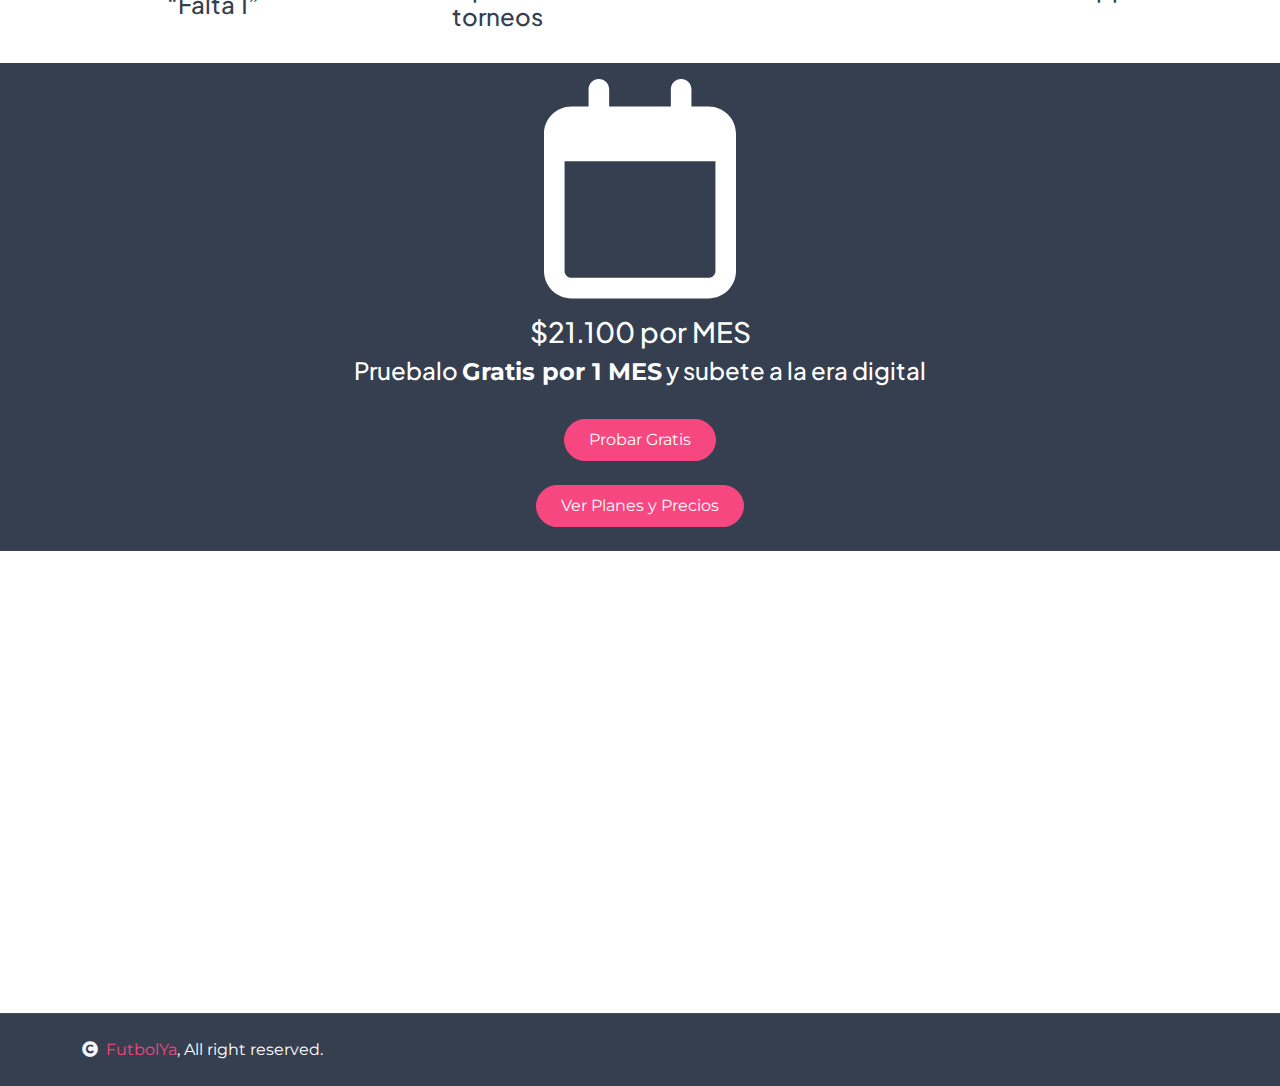
==== commit 9d7d9246: "7/1" ====
--- a/funcionalidades.html
+++ b/funcionalidades.html
@@ -44,9 +44,9 @@
                 <div class="collapse navbar-collapse" id="navbarCollapse">
                     <div class="navbar-nav ms-auto py-0">
                         <a href="index.html" class="nav-item nav-link active">Home</a>
-                        <a href="funcionalidades.html" class="nav-item nav-link">Funcionalidades</a>
-                        <a href="#" class="nav-item nav-link">Precio</a>
-                        <a href="#" class="nav-item nav-link">Tutoriales</a>
+                        <a href="#" class="nav-item nav-link">Funcionalidades</a>
+                        <a href="precios.html" class="nav-item nav-link">Precio</a>
+                        <a href="tutoriales.html" class="nav-item nav-link">Tutoriales</a>
                     </div>
                     <a href="#" class="btn btn-light border border-primary rounded-pill text-primary py-2 px-4 me-4">Log In</a>
                     <a href="#" class="btn btn-primary rounded-pill text-white py-2 px-4">Sign Up</a>
@@ -61,10 +61,15 @@
         </div>
 
         <div class="wow fadeInLeft bg-primary mb-5" data-wow-delay="0.1s">
-            <p class="fs-4 mb-4 wow fadeInUp color-white pt-3 ps-3" data-wow-delay="0.5s">¿Cómo funciona el software deportivo ATC?</p>
-            <h1 class="display-4 text-dark mb-4 wow fadeInUp color-white ps-3" data-wow-delay="0.3s">Automatiza tu complejo de forma 100% online</h1>
-            <p class="fs-4 mb-4 wow fadeInUp color-white pb-3 ps-3" data-wow-delay="0.5s">Recibe reservas a través de nuestra plataforma.</p> <br>
-            <img src="img/portada.png" class="w-100 sombra " alt="" srcset="">
+            <div class="wrapper">
+                <div class="one"><p class="fs-2 mb-4 wow fadeInUp color-white pt-3 ps-3 w-75" data-wow-delay="0.5s">¿Cómo funciona el software deportivo ATC?</p>
+                        <h1 class="tituloAutomatizaFuncionalidades display-4 text-dark mb-4 wow fadeInUp color-white ps-3" data-wow-delay="0.3s">Automatiza tu complejo de forma 100% online</h1>
+                        <p class="fs-2 w-75 mb-4 wow fadeInUp color-white pb-3 ps-3" data-wow-delay="0.5s">Recibe reservas a través de nuestra plataforma.</p> <br>
+                </div>
+                <div class="two"><img src="img/portada.png" class="imagenFuncionalidades w-100" alt="" srcset=""></div>
+            </div>
+            
+            
         </div>
 
         <div class="">
@@ -73,8 +78,8 @@
 
 
         <!--Reservas Online-->
-        <div class="container-fluid ">
-            <div class="px-3">
+        <div class="wrapper container-fluid ">
+            <div class="px-3 ">
                 <h4>UN SITIO WEB PARA TU COMPLEJO</h4>
                 <h2>Reservas Online</h2>
                 <p>Cada complejo tiene su propio sitio web donde puede recibir reservas online en menos de un minuto, 24/7. De esta manera, el club se encuentra siempre disponible para los clientes evitando perder reservas por falta de respuesta o atención telefónica. 
@@ -89,13 +94,13 @@
        
         <!--Mercadopago-->
 
-        <div class="container-fluid px-3 mt-3">
-            <div>
-                <h5 class="text-uppercase">garantia para las reservas</h5>
-                <h2>Integracion con Mercado Pago</h2>
+        <div class="container-fluid px-3 mt-3 wrapper">
+            <div class="integracion2 borde">
+                <h5 class="text-uppercase fs-4">garantia para las reservas</h5>
+                <h2 class="integracionTitulo">Integracion con Mercado Pago</h2>
                 <p>¡No más pérdida de dinero por cancelaciones a último momento! Nuestra integración con mercadopago permite que todas las reservas estén garantizadas. Con el método “ tarjeta en garantía” puedes permitirle a tus clientes pagar en efectivo y evitar el riesgo de perder la seña en caso de que no asistan. A través del método de “Tarjeta en garantía” los cobros no se ejecutarán, salvo que el cliente incumpla con la reserva, de esta manera se evitará abonar cargos extras por procesamiento de cobros.</p>
             </div>
-            <div class="container text-center">
+            <div class="imagenIntegracionMp container text-center integracion1 borde">
                 <img class="w-75" src="img/cell_phone3.png" alt="">
             </div>
             
--- a/css/style.css
+++ b/css/style.css
@@ -1,3 +1,8 @@
+@import url('https://fonts.googleapis.com/css2?family=Montserrat:ital,wght@0,100..900;1,100..900&display=swap');
+
+* { 
+    font-family: "Montserrat", serif;
+}
 
 /*** Spinner Start ***/
 /*** Spinner ***/
@@ -250,6 +255,10 @@
     color: rgb(255, 255, 255);
 }
 
+.color-black{
+    color: rgb(0, 0, 0);
+}
+
 
 .blancotexto{
     color: var(--bs-white);
@@ -257,6 +266,14 @@
 
 .w-10{
     width: 15%;
+}
+
+.fondoCostoPorMes{
+    background-image: url(../img/fondoCespedDos.png);
+    image-rendering: pixelated;
+    background-repeat: no-repeat;
+    background-size: cover;
+    
 }
 
 @media (max-width: 480px) {
@@ -1007,4 +1024,122 @@
     border-top: 1px solid rgba(255, 255, 255, 0.08);
     background: var(--bs-dark) !important;
 }
-/*** copyright end ***/+/*** copyright end ***/
+
+.integracionTitulo{
+    font-size:calc(2rem + 1.5vw);
+    font-weight: bolder;
+}
+
+
+
+/* MEDIA DESKTOP Mobile*/ 
+
+/* Funcionalidades*/ 
+
+@media (min-width: 0px){
+    .borde {
+        border: 3px solid rgb(43, 255, 0)
+    }
+
+    .tituloAutomatizaFuncionalidades{
+        width: 75%;
+    }
+
+    .one{
+        margin-left: 2rem;
+    }
+
+    .two{
+        display:flex;
+        justify-content: center;
+    }
+
+    .imagenFuncionalidades{ 
+        width: 50%;
+    }
+
+}
+
+
+/* MEDIA DESKTOP MONITORS*/ 
+
+/* Home*/ 
+
+@media (min-width: 1280px){
+    .borde {
+        border: 2px solid rgb(0, 255, 191)
+    }
+
+
+    .hero-header{
+        margin-left: 2rem;
+    }
+
+    .parrafoComplejo{
+        font-size: 2rem;
+    }
+
+    .parrafoTestimonios{
+        font-size: calc(1.5rem + 1.5vw);
+    }
+
+    .botonVentas{
+        margin-left: 2rem;
+    }
+
+    
+
+    /* Funcionalidades*/ 
+
+    .wrapper {
+        display: grid;
+        grid-template-columns: repeat(2, 1fr);
+        gap: 10px;
+        grid-auto-rows: minmax(100px, auto);
+       
+    }
+    .one {
+        grid-column: 1 / 2;
+        grid-row: 1;
+        padding-left: 2rem;
+    }
+    .two {
+        grid-column: 2 / 3;
+        grid-row: 1 ;
+        display:flex;
+        align-items: center;
+    }
+
+    .imagenFuncionalidades{ 
+        width: 100%;
+    }
+
+    .tituloAutomatizaFuncionalidades{
+        width: 100%;
+    }
+    
+    .integracion1 {
+        grid-column: 1 / 2;
+        grid-row: 1;
+      }
+    .integracion2 {
+        grid-column: 2 / 3;
+        grid-row: 1 ;
+      }
+
+    .imagenIntegracionMp img{
+        height: auto;
+        max-height: 100%;
+        object-fit: contain;
+        background-color: red;
+        }
+
+    .imagenIntegracionMp{
+        overflow: hidden;
+        height: auto;
+    }
+    
+
+}
+
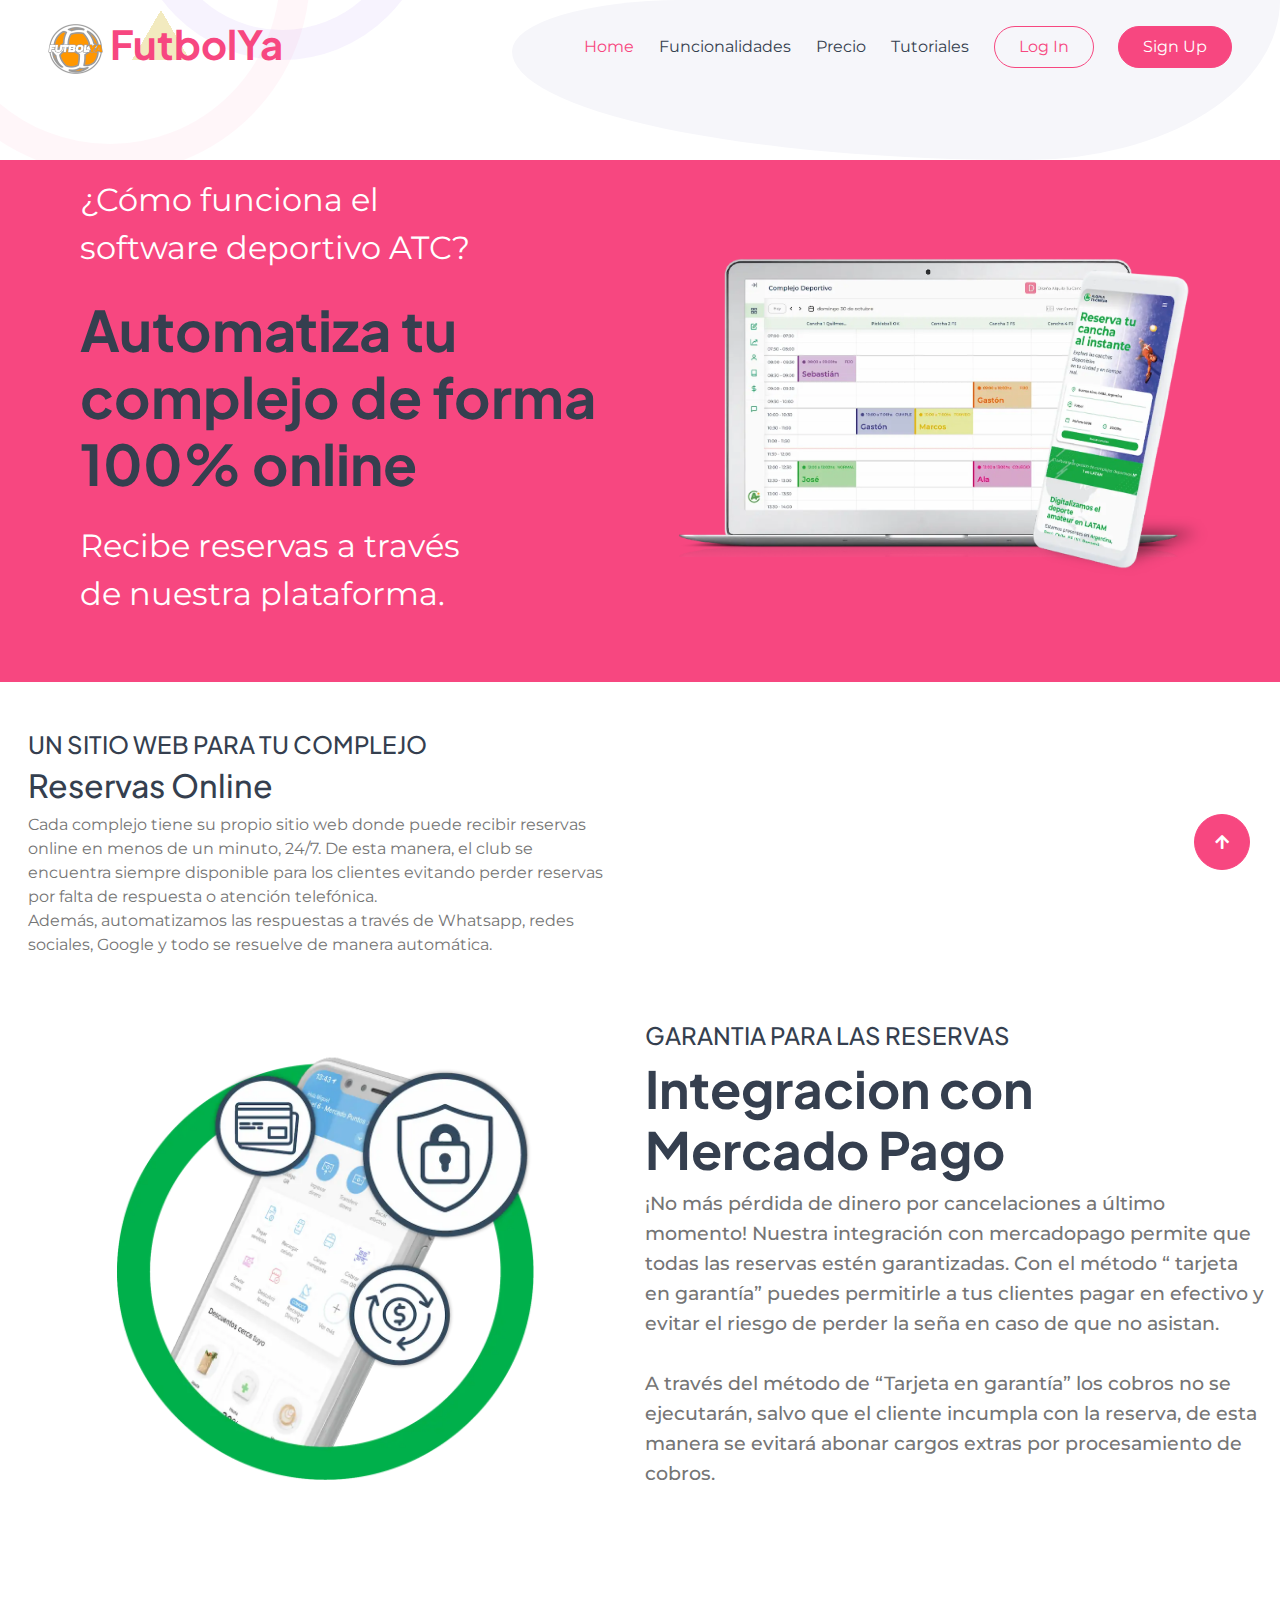
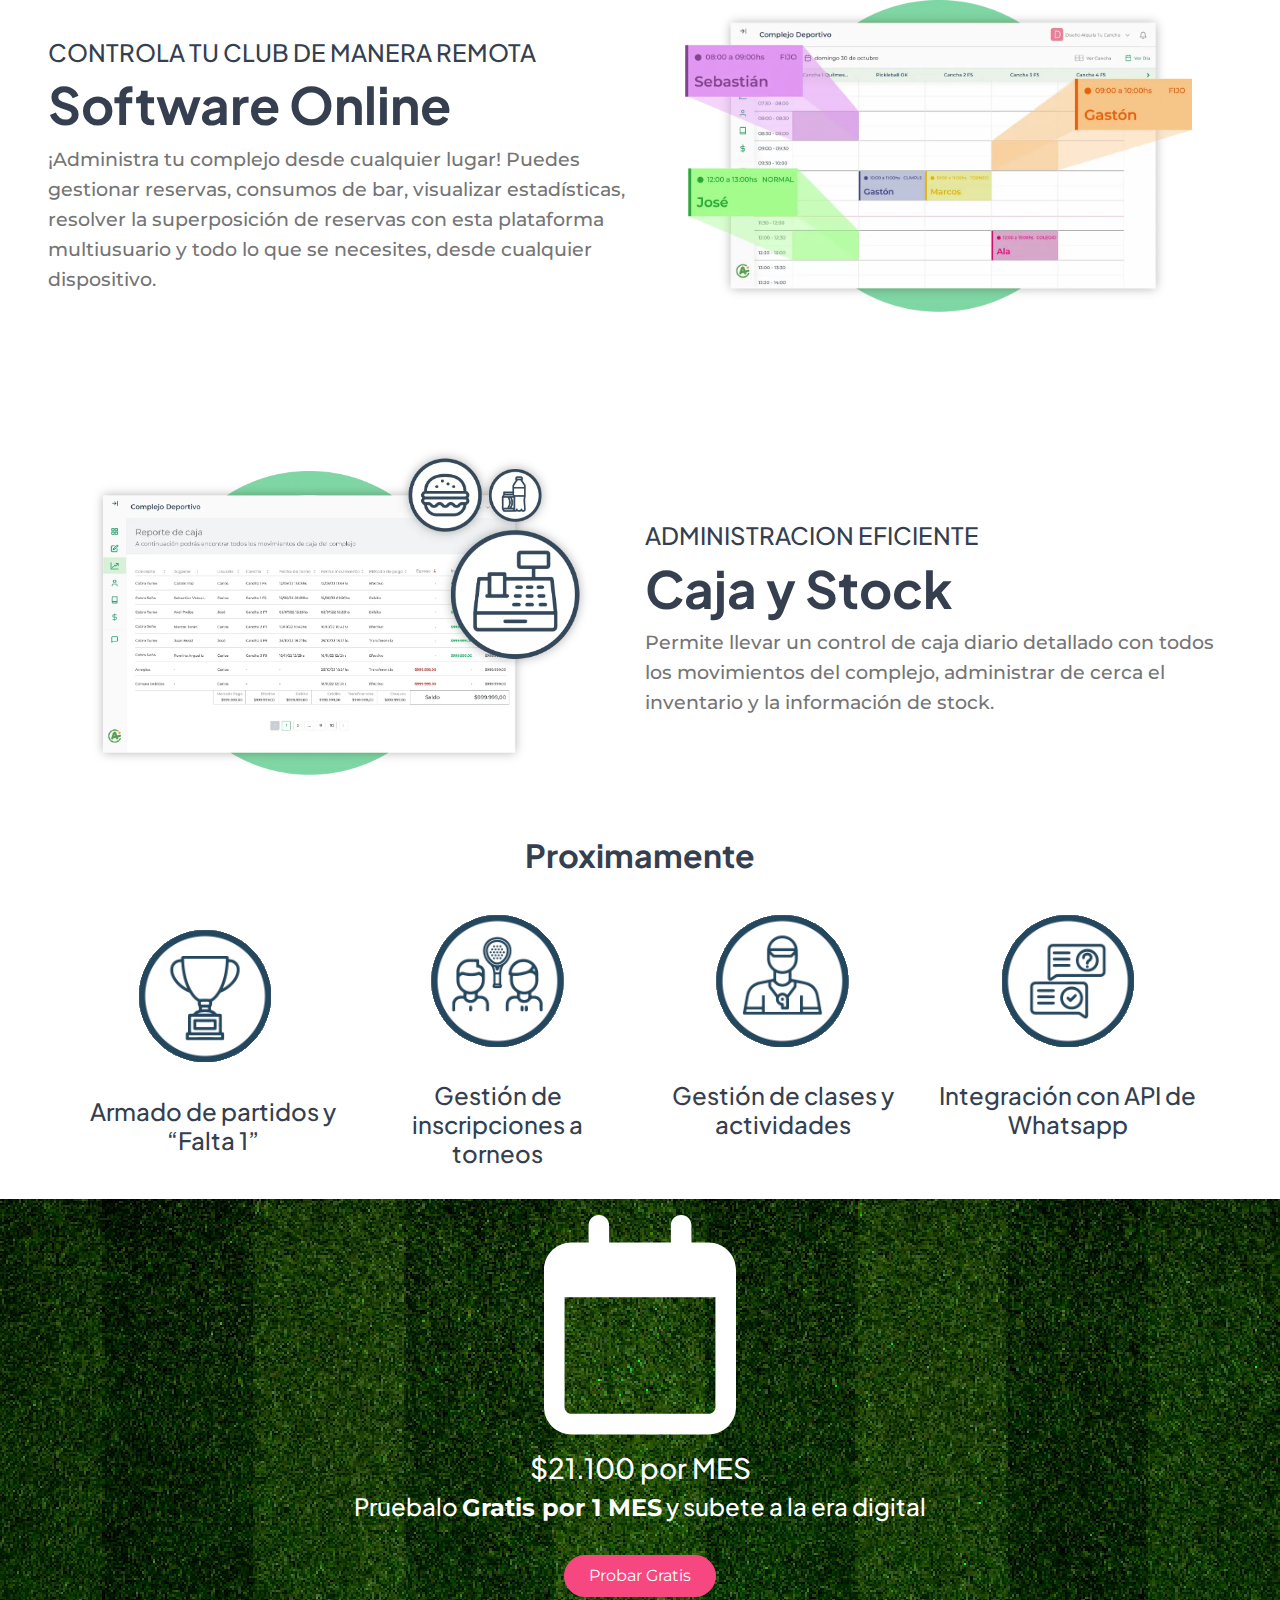
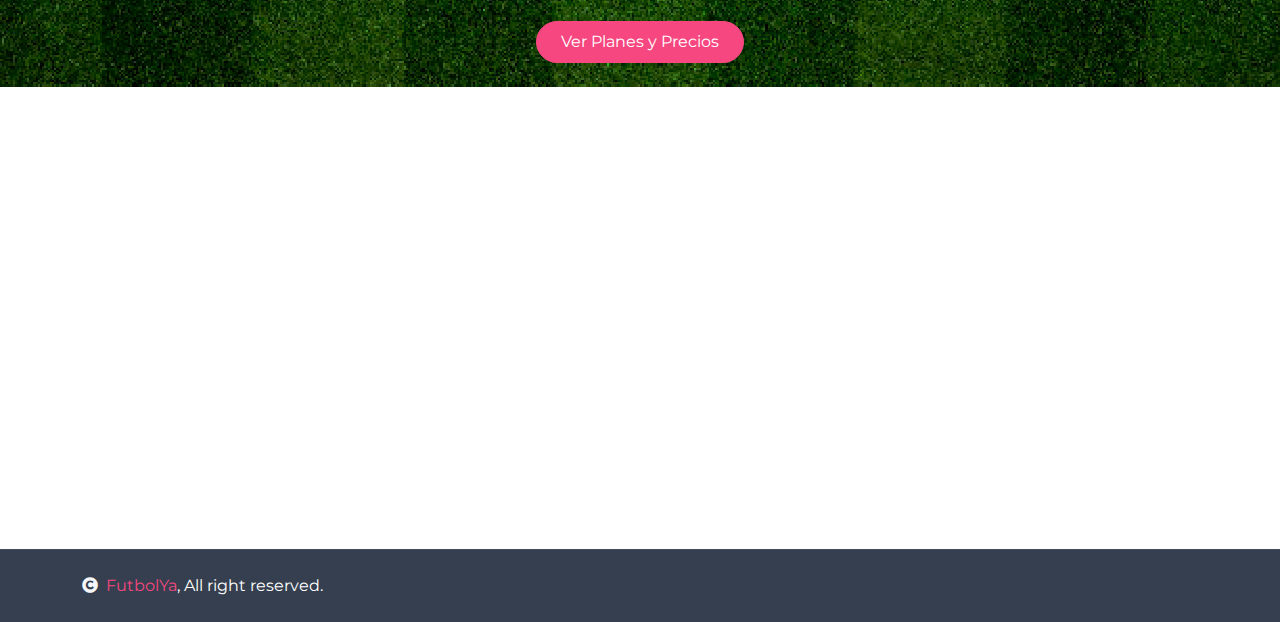
==== commit ee8ad54a: "13/1" ====
--- a/funcionalidades.html
+++ b/funcionalidades.html
@@ -94,11 +94,11 @@
        
         <!--Mercadopago-->
 
-        <div class="container-fluid px-3 mt-3 wrapper">
+        <div class="container-fluid px-3 mt-5 wrapper">
             <div class="integracion2 borde">
                 <h5 class="text-uppercase fs-4">garantia para las reservas</h5>
                 <h2 class="integracionTitulo">Integracion con Mercado Pago</h2>
-                <p>¡No más pérdida de dinero por cancelaciones a último momento! Nuestra integración con mercadopago permite que todas las reservas estén garantizadas. Con el método “ tarjeta en garantía” puedes permitirle a tus clientes pagar en efectivo y evitar el riesgo de perder la seña en caso de que no asistan. A través del método de “Tarjeta en garantía” los cobros no se ejecutarán, salvo que el cliente incumpla con la reserva, de esta manera se evitará abonar cargos extras por procesamiento de cobros.</p>
+                <p class="integracionParrafo">¡No más pérdida de dinero por cancelaciones a último momento! Nuestra integración con mercadopago permite que todas las reservas estén garantizadas. Con el método “ tarjeta en garantía” puedes permitirle a tus clientes pagar en efectivo y evitar el riesgo de perder la seña en caso de que no asistan. <br><br> A través del método de “Tarjeta en garantía” los cobros no se ejecutarán, salvo que el cliente incumpla con la reserva, de esta manera se evitará abonar cargos extras por procesamiento de cobros.</p>
             </div>
             <div class="imagenIntegracionMp container text-center integracion1 borde">
                 <img class="w-75" src="img/cell_phone3.png" alt="">
@@ -110,14 +110,17 @@
 
         <!--Remota-->
 
-        <div class="container-fluid px-5 mt-5"></div>
-            <div class="px-3">
-                <h5 class="text-uppercase">controla tu club de manera remota</h5>
-                <h2>Software Online</h2>
-                <p>¡Administra tu complejo desde cualquier lugar! Puedes gestionar reservas, consumos de bar, visualizar estadísticas, resolver la superposición de reservas con esta plataforma multiusuario y todo lo que se necesites, desde cualquier dispositivo.</p>
-            </div>
-            <div class="container text-center">
-                <img class="w-75" src="img/grilla_reservas3.png" alt="">
+        <div class="container-fluid px-5 mt-7 wrapper">
+            <div class="d-flex align-items-center">
+                <div class="softOnline1 borde">
+                    <h5 class="text-uppercase fs-4">controla tu club de manera remota</h5>
+                    <h2 class="integracionTitulo">Software Online</h2>
+                    <p class="integracionParrafo">¡Administra tu complejo desde cualquier lugar! Puedes gestionar reservas, consumos de bar, visualizar estadísticas, resolver la superposición de reservas con esta plataforma multiusuario y todo lo que se necesites, desde cualquier dispositivo.</p>
+                </div>
+            </div>
+            
+            <div class="softOnline2 borde container text-center imagenIntegracionMp">
+                <img class="w-100" src="img/grilla_reservas3.png" alt="">
             </div>
         </div>
 
@@ -125,14 +128,16 @@
 
         <!--CajaStock-->
 
-        <div class="container-fluid px-5 mt-5"></div>
-            <div class="px-3">
-                <h5 class="text-uppercase">administracion eficiente</h5>
-                <h2>Caja y Stock</h2>
-                <p>Permite llevar un control de caja diario detallado con todos los movimientos del complejo, administrar de cerca el inventario y la información de stock.</p>
-            </div>
-            <div class="container text-center">
-                <img class="w-75" src="img/caja_stock3.png" alt="">
+        <div class="container-fluid wrapper mt-7 px-5">
+            <div class="d-flex align-items-center">
+                <div class="cajaStock1 borde ">
+                    <h5 class="text-uppercase fs-4">administracion eficiente</h5>
+                    <h2 class="integracionTitulo">Caja y Stock</h2>
+                    <p class="integracionParrafo">Permite llevar un control de caja diario detallado con todos los movimientos del complejo, administrar de cerca el inventario y la información de stock.</p>
+                </div>
+            </div>
+            <div class="container text-center cajaStock2 borde imagenIntegracionMp">
+                <img class="w-100" src="img/caja_stock3.png" alt="">
             </div>
         </div>
 
@@ -170,7 +175,7 @@
 
 
         <div class="w-100 mt-4"></div>
-            <div class="text-center bg-dark">
+            <div class="text-center bg-dark fondoCostoPorMes">
                 <div class="py-3">
                     <svg class="w-10" xmlns="http://www.w3.org/2000/svg" viewBox="0 0 448 512"><!--!Font Awesome Free 6.6.0 by @fontawesome - https://fontawesome.com License - https://fontawesome.com/license/free Copyright 2024 Fonticons, Inc.--><path fill="#ffffff" d="M152 24c0-13.3-10.7-24-24-24s-24 10.7-24 24l0 40L64 64C28.7 64 0 92.7 0 128l0 16 0 48L0 448c0 35.3 28.7 64 64 64l320 0c35.3 0 64-28.7 64-64l0-256 0-48 0-16c0-35.3-28.7-64-64-64l-40 0 0-40c0-13.3-10.7-24-24-24s-24 10.7-24 24l0 40L152 64l0-40zM48 192l352 0 0 256c0 8.8-7.2 16-16 16L64 464c-8.8 0-16-7.2-16-16l0-256z"/></svg>
                 </div>
--- a/css/style.css
+++ b/css/style.css
@@ -1026,6 +1026,11 @@
 }
 /*** copyright end ***/
 
+
+/*! Globales XXXXXXXXXXXXXXXXXXXXXXXXXXXXXXXXXXXXXXXXXXXXXXXXXXXXXXXXXXXXXXXXXXXXXXXXXXXXXXXXXXXXXXXXXXXXXXXXXXXXXXXXXXXXXXXXXXXXXXXXXXXXXXX*/
+
+
+
 .integracionTitulo{
     font-size:calc(2rem + 1.5vw);
     font-weight: bolder;
@@ -1033,14 +1038,13 @@
 
 
 
-/* MEDIA DESKTOP Mobile*/ 
+
+
+/*! MOBILE XXXXXXXXXXXXXXXXXXXXXXXXXXXXXXXXXXXXXXXXXXXXXXXXXXXXXXXXXXXXXXXXXXXXXXXXXXXXXXXXXXXXXXXXXXXXXXXXXXXXXXXXXXXXXXXXXXXXXXXXXXXXXXX*/
 
 /* Funcionalidades*/ 
 
 @media (min-width: 0px){
-    .borde {
-        border: 3px solid rgb(43, 255, 0)
-    }
 
     .tituloAutomatizaFuncionalidades{
         width: 75%;
@@ -1059,18 +1063,91 @@
         width: 50%;
     }
 
-}
-
-
-/* MEDIA DESKTOP MONITORS*/ 
+    .pagoAnualImg{
+        width: 30%;
+    }
+/*
+    
+       
+    }*/
+}
+
+/*! Tablets, larger smartphones XXXXXXXXXXXXXXXXXXXXXXXXXXXXXXXXXXXXXXXXXXXXXXXXXXXXXXXXXXXXXXXXXXXXXXXXXXXXXXXXXXXXXXXXXXXXXXXXXXXXXXXXXXXXXXXXXXXXXXXXXXXXXXX*/
+
+@media (min-width: 481px){
+
+}
+
+
+/*! Tablets / Small desktops XXXXXXXXXXXXXXXXXXXXXXXXXXXXXXXXXXXXXXXXXXXXXXXXXXXXXXXXXXXXXXXXXXXXXXXXXXXXXXXXXXXXXXXXXXXXXXXXXXXXXXXXXXXXXXXXXXXXXXXXXXXXXXX*/
+
+
+@media (min-width: 768px){
+
+    /* PLANES */ 
+
+    .wrapper2 {
+        display: grid;
+        grid-template-columns: repeat(2, 1fr);
+        gap: 10px;
+    }
+    .plan{
+        padding: 20px;
+        text-align: center;
+    }
+
+    .plan:nth-child(3) {
+        grid-column: 1 / 3; /* Ocupa toda la fila */
+        justify-self: center; /* Centra horizontalmente */
+    }    
+    
+    .pagoAnualImg{
+        width: 10%;
+    }
+
+    .wrapperMediosPago{
+        display: grid;
+        grid-template-columns: repeat(3, 1fr);
+        gap: 10px;
+    }
+
+    .imagenCredit{
+        grid-column: 1 / 2;
+        grid-row: 1;
+
+    }
+
+    .imagenMoney{
+        grid-column: 2 / 3;
+        grid-row: 1;
+
+        display: flex;
+        justify-content: center;
+    }
+
+    .imagenMp{
+        grid-column: 3 / 4;
+        grid-row: 1;
+
+        display: flex;
+        justify-content: center;
+    }
+
+    .imagenMp img{
+        width: calc(65% - 10px);
+    }
+
+    .imagenMoney img{
+        width: calc(65% - 10px);
+    }
+}
+
+
+/*! Monitores XXXXXXXXXXXXXXXXXXXXXXXXXXXXXXXXXXXXXXXXXXXXXXXXXXXXXXXXXXXXXXXXXXXXXXXXXXXXXXXXXXXXXXXXXXXXXXXXXXXXXXXXXXXXXXXXXXXXXXXXXXXXXXX*/
 
 /* Home*/ 
 
 @media (min-width: 1280px){
-    .borde {
-        border: 2px solid rgb(0, 255, 191)
-    }
-
 
     .hero-header{
         margin-left: 2rem;
@@ -1088,7 +1165,6 @@
         margin-left: 2rem;
     }
 
-    
 
     /* Funcionalidades*/ 
 
@@ -1122,24 +1198,89 @@
     .integracion1 {
         grid-column: 1 / 2;
         grid-row: 1;
+        height: 300px;
+        width: 100%;
+        display: flex;
+        justify-content: center;
+        align-items: center;
+        overflow: hidden; 
       }
+
     .integracion2 {
         grid-column: 2 / 3;
         grid-row: 1 ;
-      }
+    }
 
     .imagenIntegracionMp img{
         height: auto;
-        max-height: 100%;
+        max-height: 90%;
         object-fit: contain;
-        background-color: red;
         }
 
     .imagenIntegracionMp{
         overflow: hidden;
         height: auto;
     }
+
+    .integracionParrafo{
+        font-size: 1.2rem;
+        font-weight: 500;
+        line-height: 30px;
+    }
+
+    .softOnline1{
+        grid-column: 1 / 2;
+        grid-row: 1;
+    }
+
+    .softOnline2{
+        grid-column: 2 / 3;
+        grid-row: 1 ;
+    }   
+
+    .cajaStock1{
+        grid-column: 2 / 3;
+        grid-row: 1 ;
+    }
+
+    .cajaStock2{
+        grid-column: 1 / 2;
+        grid-row: 1;
+    }
+
+
+    /*
+        Precios
+    */
+
+    .wrapper2 {
+        display: grid;
+        grid-template-columns: repeat(3, 1fr);
+        gap: 10px;
+        grid-auto-rows: minmax(auto);
+    }
+
+    .plan{
+        grid-column: 1 / 2;
+        grid-row: 1 ;
+    }
     
-
-}
-
+    .plan:nth-child(2){
+        grid-column: 2 / 3;
+        grid-row: 1 ;
+    }
+
+    .plan:nth-child(3) {
+        grid-column: 3 / 4;
+        grid-row: 1 ;
+    }
+    
+    .wrapper2 li{
+        max-height: 2rem;
+    }
+
+    .pagoAnualImg{
+        width: 8%;
+    }
+}
+
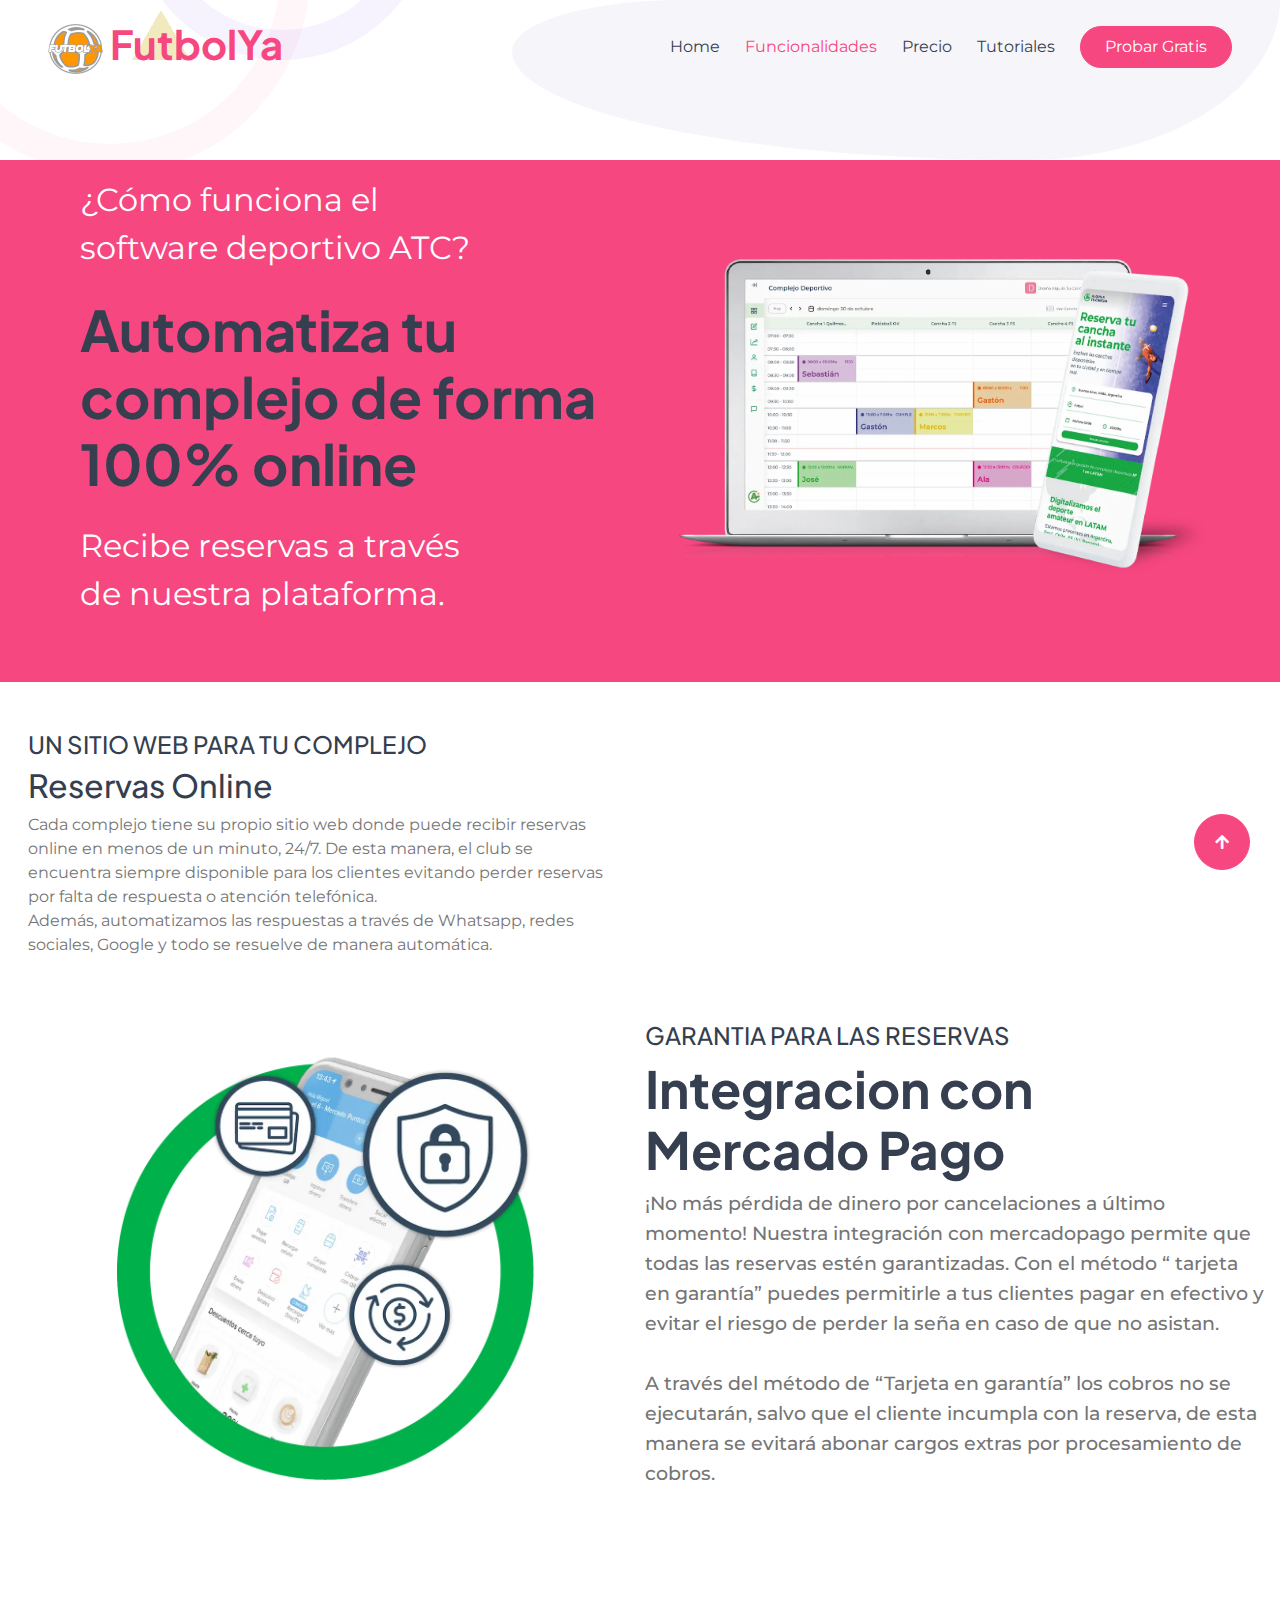
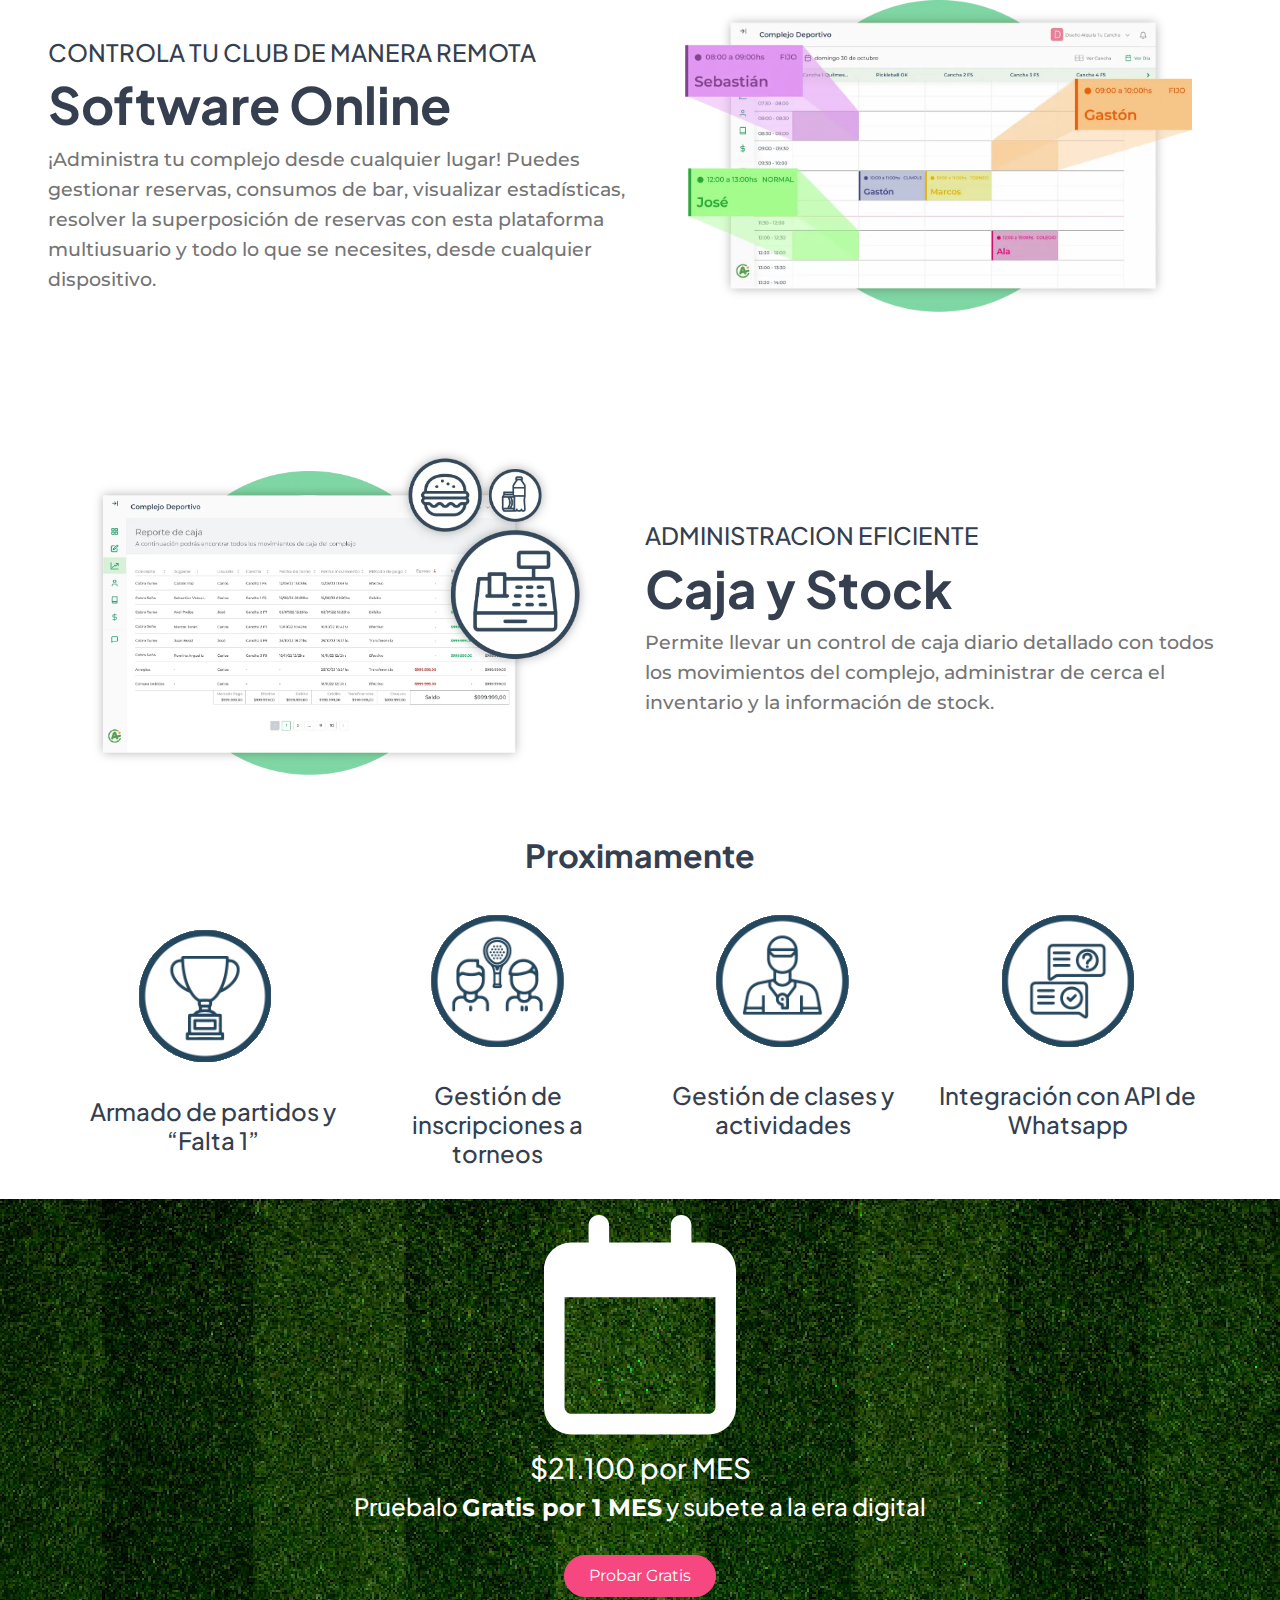
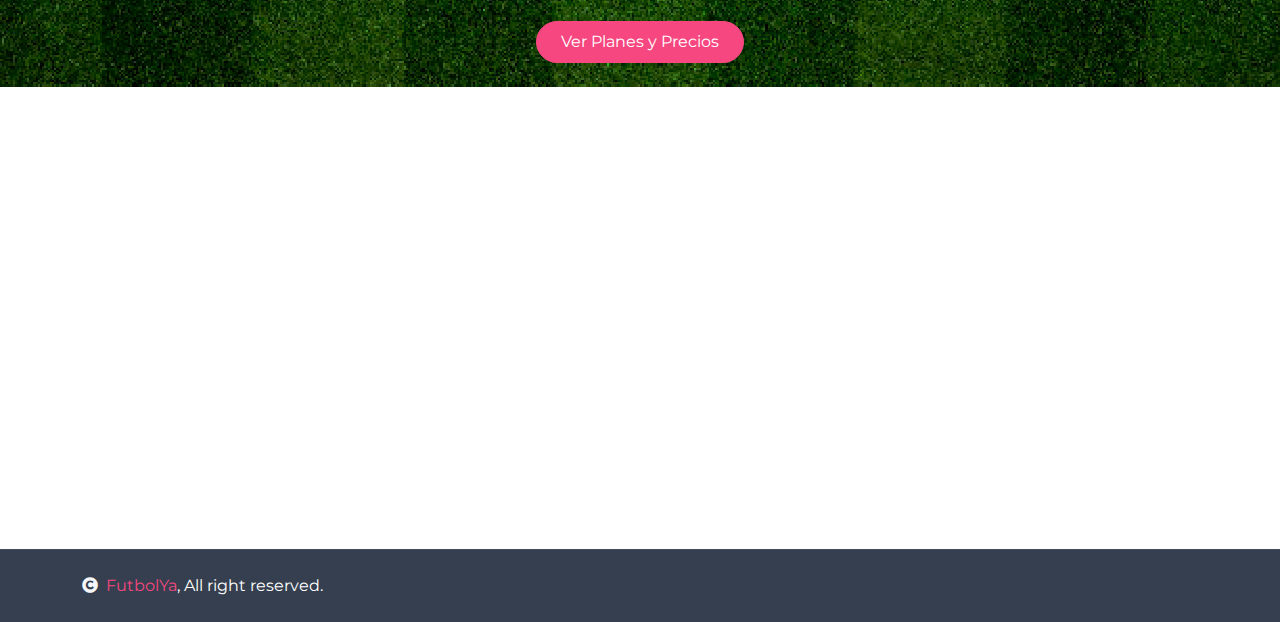
==== commit f0c7474f: "28/1 2" ====
--- a/funcionalidades.html
+++ b/funcionalidades.html
@@ -43,13 +43,12 @@
                 </button>
                 <div class="collapse navbar-collapse" id="navbarCollapse">
                     <div class="navbar-nav ms-auto py-0">
-                        <a href="index.html" class="nav-item nav-link active">Home</a>
-                        <a href="#" class="nav-item nav-link">Funcionalidades</a>
+                        <a href="index.html" class="nav-item nav-link">Home</a>
+                        <a href="#" class="nav-item nav-link active">Funcionalidades</a>
                         <a href="precios.html" class="nav-item nav-link">Precio</a>
                         <a href="tutoriales.html" class="nav-item nav-link">Tutoriales</a>
                     </div>
-                    <a href="#" class="btn btn-light border border-primary rounded-pill text-primary py-2 px-4 me-4">Log In</a>
-                    <a href="#" class="btn btn-primary rounded-pill text-white py-2 px-4">Sign Up</a>
+                    <a href="probar.html" class="btn btn-primary rounded-pill text-white py-2 px-4">Probar Gratis</a>
                 </div>
             </nav>
 
@@ -181,8 +180,8 @@
                 </div>
                 <h3 class="blancotexto">$21.100 por MES</h3>
                 <h4 class="blancotexto">Pruebalo <strong>Gratis por 1 MES</strong> y subete a la era digital</h4>
-                <a href="#" class="btn btn-primary rounded-pill text-white py-2 px-4 my-4">Probar Gratis</a> <br>
-                <a href="#" class="btn btn-primary rounded-pill text-white py-2 px-4 mb-4">Ver Planes y Precios</a>
+                <a href="probar.html" class="btn btn-primary rounded-pill text-white py-2 px-4 my-4">Probar Gratis</a> <br>
+                <a href="precios.html" class="btn btn-primary rounded-pill text-white py-2 px-4 mb-4">Ver Planes y Precios</a>
             </div>
         </div>
 
--- a/css/style.css
+++ b/css/style.css
@@ -1036,8 +1036,44 @@
     font-weight: bolder;
 }
 
-
-
+.faq-item {
+    margin-bottom: 1rem;
+}
+.faq-question {
+    cursor: pointer;
+    font-weight: bold;
+}
+.faq-answer {
+    max-height: 0;
+    overflow: hidden;
+    opacity: 0;
+    transition: all 0.3s ease;
+    padding: 0 1rem;
+    background-color: #f8f9fa;
+    border-left: 3px solid #0d6efd;
+    margin-top: 0.5rem;
+}
+.faq-answer.open {
+    max-height: 500px; /* Un valor suficientemente alto para mostrar el contenido */
+    opacity: 1;
+    padding: 0.5rem 1rem;
+}
+
+.sombra {
+    -webkit-box-shadow: 0px 0px 25px 7px rgba(153,153,153,1);
+    -moz-box-shadow: 0px 0px 25px 7px rgba(153,153,153,1);
+    box-shadow: 0px 0px 25px 7px rgba(153,153,153,1);
+    padding: 1.5rem;
+    border-radius: 15px;
+    -webkit-border-radius: 15px;
+    -moz-border-radius: 15px;
+    -ms-border-radius: 15px;
+    -o-border-radius: 15px;
+}
+
+.color-green{
+    color: #41b300;
+}
 
 
 /*! MOBILE XXXXXXXXXXXXXXXXXXXXXXXXXXXXXXXXXXXXXXXXXXXXXXXXXXXXXXXXXXXXXXXXXXXXXXXXXXXXXXXXXXXXXXXXXXXXXXXXXXXXXXXXXXXXXXXXXXXXXXXXXXXXXXX*/
@@ -1065,6 +1101,11 @@
 
     .pagoAnualImg{
         width: 30%;
+    }
+
+    .imagenMp{
+        margin-top: 2rem;
+        margin-bottom: 1rem;
     }
 /*
     
@@ -1140,6 +1181,19 @@
     .imagenMoney img{
         width: calc(65% - 10px);
     }
+
+    .wrapper4 {
+        display: grid;
+        grid-template-columns: repeat(2, 1fr); /* 3 columnas iguales */
+        gap: 10px; /* Espaciado entre cajas */
+        grid-auto-rows: minmax(auto);
+        /*border: 2px solid red*/
+    }
+
+    .tutorial{
+        height: 16rem;
+    }
+
 }
 
 
